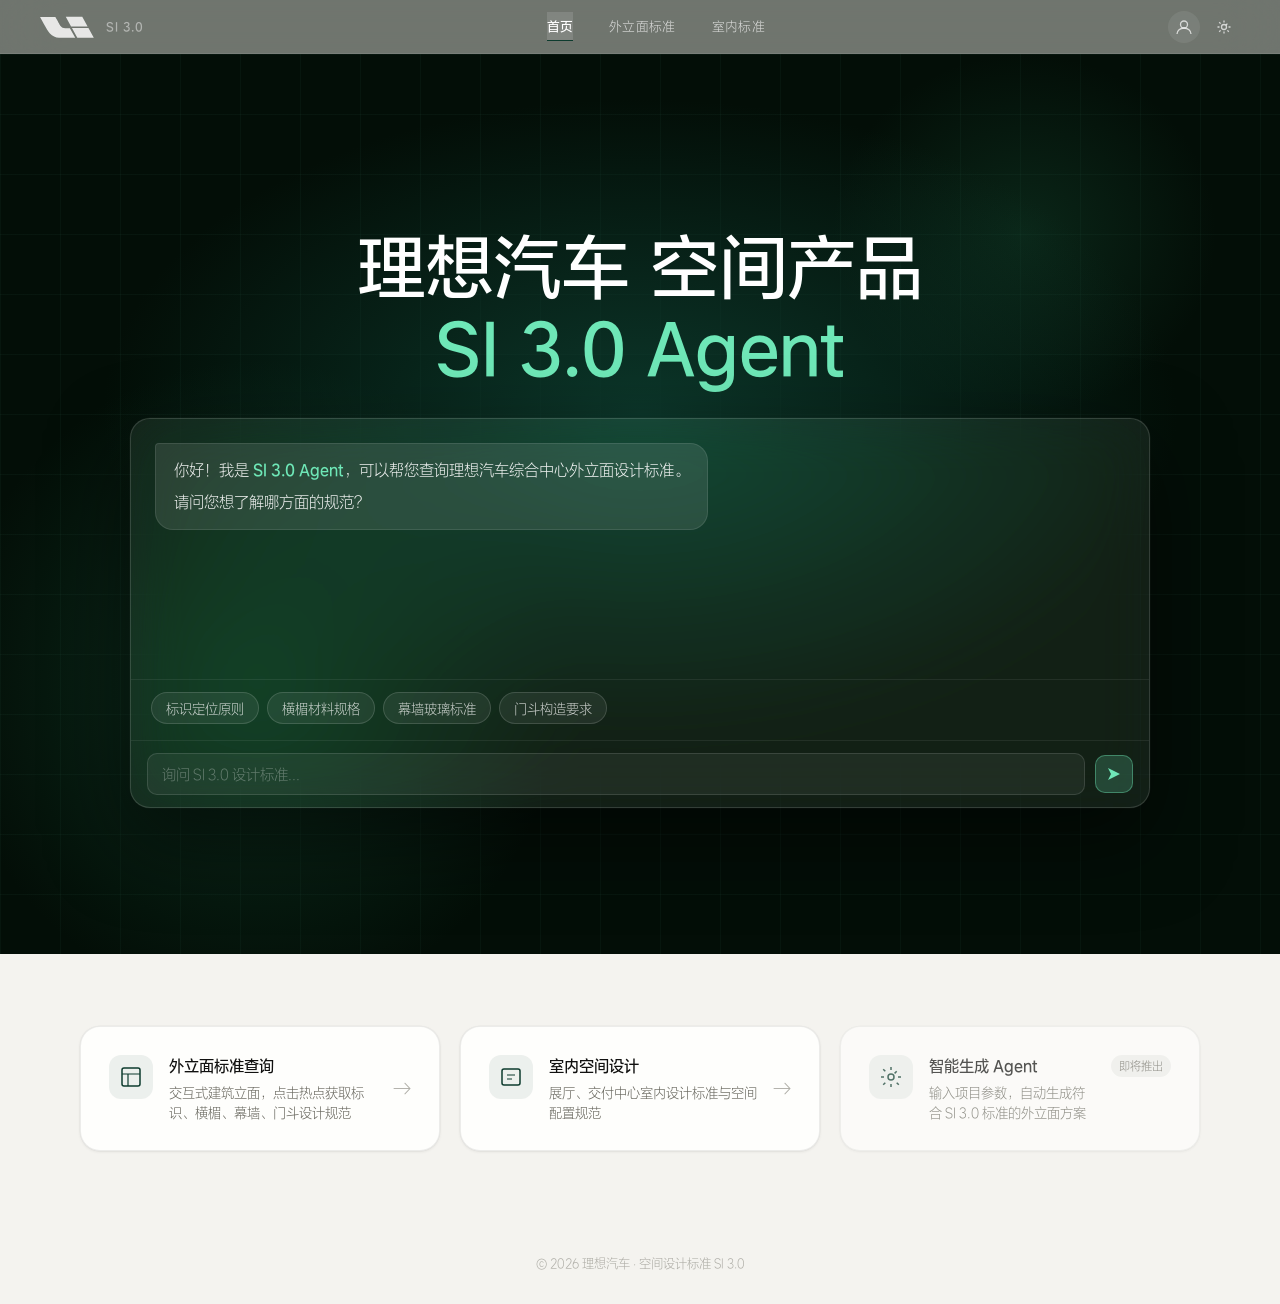
==== index.html @ c62c4a07 "0507-统一ui" ====
<!DOCTYPE html>
<html lang="zh-CN" translate="no">
<head>
  <meta charset="UTF-8">
  <meta name="viewport" content="width=device-width, initial-scale=1.0">
  <meta name="google" content="notranslate">
  <title>理想汽车 SI3.0 空间标准</title>
  <link rel="stylesheet" href="style.css?v=3">
  <link rel="stylesheet" href="interior.css?v=3">
</head>
<body>

  <!-- ═══ NAV ═══ -->
  <nav class="nav">
    <div class="nav-inner">
      <div class="nav-logo" id="navLogo" title="返回首页">
        <svg width="54" height="22" viewBox="0 0 49 20" fill="none" xmlns="http://www.w3.org/2000/svg">
          <path fill-rule="evenodd" clip-rule="evenodd" fill="#111110" d="M38.3666 0.736389L43.2286 9.57411H28.2074L23.3684 0.736389H38.3666ZM24.1257 11.0241C22.4057 11.0241 20.617 10.8629 19.5162 9.91939C18.5987 9.20598 18.0941 8.37744 17.5667 7.43397C17.452 7.24681 16.1277 4.82963 15.106 2.96474L15.1055 2.96381C14.4929 1.84564 13.9891 0.926227 13.9204 0.80549H0C0.500179 1.7225 1.00036 2.64336 1.5011 3.56527L1.50114 3.56535L1.50117 3.56539C2.72228 5.81354 3.94676 8.06789 5.1828 10.2876C6.69629 13.0494 8.14103 15.6273 10.7783 17.5144C12.0399 18.4577 13.3698 19.0794 14.9294 19.4707C16.4659 19.839 18.0254 19.8849 19.6076 19.8849H31.9917L27.1299 11.0241H24.1257ZM29.0105 11.0011L33.8725 19.8849H48.8707L43.9857 11.0011H29.0105Z"/>
        </svg>
        <span class="nav-brand">SI 3.0</span>
      </div>
      <div class="nav-links">
        <button class="nav-item active" data-section="home">首页</button>
        <button class="nav-item" data-section="facade">外立面标准</button>
        <button class="nav-item" data-section="interior">室内标准</button>
      </div>
      <div class="nav-actions">
        <div class="nav-avatar" title="用户">
          <svg width="18" height="18" viewBox="0 0 18 18" fill="none">
            <circle cx="9" cy="6.5" r="3.5" stroke="currentColor" stroke-width="1.3"/>
            <path d="M2 16c0-3.3 3.1-6 7-6s7 2.7 7 6" stroke="currentColor" stroke-width="1.3"/>
          </svg>
        </div>
        <button class="nav-settings-btn" title="设置">
          <svg width="16" height="16" viewBox="0 0 16 16" fill="none">
            <circle cx="8" cy="8" r="2.5" stroke="currentColor" stroke-width="1.3"/>
            <path d="M8 1.5v2M8 12.5v2M1.5 8h2M12.5 8h2M3.2 3.2l1.4 1.4M11.4 11.4l1.4 1.4M11.4 4.6l-1.4 1.4M4.6 11.4l-1.4 1.4" stroke="currentColor" stroke-width="1.3"/>
          </svg>
        </button>
      </div>
    </div>
  </nav>

  <!-- ═══ MEGA MENU ═══ -->
  <div class="mega-scrim" id="megaScrim"></div>
  <div class="mega-panel" id="megaPanel" style="display:none">

    <!-- 外立面标准 -->
    <div class="mega-content" data-for="facade">
      <div class="mega-inner">
        <div class="mega-section-label">外立面标准</div>
        <div class="mega-grid">
          <div class="mega-item" data-modal="biaoshi" style="--i:0">
            <div><div class="mega-label">标识定位原则</div><div class="mega-desc">品牌标识尺寸与定位规范</div></div>
          </div>
          <div class="mega-item" data-modal="dengguang" style="--i:1">
            <div><div class="mega-label">灯光设计标准</div><div class="mega-desc">夜间光环境与 LED 规范</div></div>
          </div>
          <div class="mega-item" data-modal="hengmei" style="--i:2">
            <div><div class="mega-label">横楣设计规范</div><div class="mega-desc">波浪板材料与安装标准</div></div>
          </div>
          <div class="mega-item" data-modal="muqiang" style="--i:3">
            <div><div class="mega-label">幕墙饰面标准</div><div class="mega-desc">玻璃幕墙与铝板规格</div></div>
          </div>
          <div class="mega-item" data-modal="mendou" style="--i:4">
            <div><div class="mega-label">门斗构造细则</div><div class="mega-desc">入口门斗尺寸与构造</div></div>
          </div>
        </div>
      </div>
    </div>

    <!-- 室内标准 -->
    <div class="mega-content" data-for="interior">
      <div class="mega-inner">
        <div class="mega-cascade-header">室内标准</div>
        <div class="mega-cascade">
          <div class="mega-l2-list">
            <div class="mega-l2-item active" data-l3="design" style="--i:0"><span class="mega-l2-label">室内设计原则</span></div>
            <div class="mega-l2-item" data-l3="space" style="--i:1"><span class="mega-l2-label">空间系统原则</span></div>
            <div class="mega-l2-item" data-l3="material" style="--i:2"><span class="mega-l2-label">材料与节点</span></div>
          </div>
          <div class="mega-l3-panel">
            <div class="mega-l3-content active" data-l3="design">
              <div class="mega-l3-grid">
                <div class="mega-l3-item" data-href="interior-overview.html#floor-plan" style="--i:0"><span class="mega-l3-label">设计总览</span></div>
                <div class="mega-l3-item" data-href="interior-overview.html#s-2" style="--i:1"><span class="mega-l3-label">零售中心</span></div>
                <div class="mega-l3-item" data-href="interior-overview.html#s-12" style="--i:2"><span class="mega-l3-label">交付中心</span></div>
                <div class="mega-l3-item" data-href="interior-overview.html#s-8" style="--i:3"><span class="mega-l3-label">服务中心</span></div>
                <div class="mega-l3-item" data-href="interior-overview.html" style="--i:4"><span class="mega-l3-label">公用部分</span></div>
                <div class="mega-l3-item" data-href="interior-overview.html" style="--i:5"><span class="mega-l3-label">辅助系统设备</span></div>
                <div class="mega-l3-item" data-href="interior-overview.html" style="--i:6"><span class="mega-l3-label">模块原则</span></div>
                <div class="mega-l3-item" data-href="interior-overview.html" style="--i:7"><span class="mega-l3-label">家具原则</span></div>
                <div class="mega-l3-item" data-href="interior-overview.html" style="--i:8"><span class="mega-l3-label">软装饰品</span></div>
                <div class="mega-l3-item" data-href="interior-overview.html" style="--i:9"><span class="mega-l3-label">软装绿植</span></div>
              </div>
            </div>
            <div class="mega-l3-content" data-l3="space">
              <div class="mega-l3-grid">
                <div class="mega-l3-item" data-href="interior-overview.html" style="--i:0"><span class="mega-l3-label">外立面照明</span></div>
                <div class="mega-l3-item" data-href="interior-overview.html" style="--i:1"><span class="mega-l3-label">停车区照明</span></div>
                <div class="mega-l3-item" data-href="interior-overview.html" style="--i:2"><span class="mega-l3-label">室内照明</span></div>
                <div class="mega-l3-item" data-href="interior-overview.html" style="--i:3"><span class="mega-l3-label">标识总览</span></div>
                <div class="mega-l3-item" data-href="interior-overview.html" style="--i:4"><span class="mega-l3-label">标识细则</span></div>
              </div>
            </div>
            <div class="mega-l3-content" data-l3="material">
              <div class="mega-l3-grid">
                <div class="mega-l3-item" data-href="interior-overview.html" style="--i:0"><span class="mega-l3-label">主材清单</span></div>
                <div class="mega-l3-item" data-href="interior-overview.html" style="--i:1"><span class="mega-l3-label">五金清单</span></div>
                <div class="mega-l3-item" data-href="interior-overview.html" style="--i:2"><span class="mega-l3-label">清单目录</span></div>
                <div class="mega-l3-item" data-href="interior-overview.html" style="--i:3"><span class="mega-l3-label">天花节点</span></div>
                <div class="mega-l3-item" data-href="interior-overview.html" style="--i:4"><span class="mega-l3-label">墙面节点</span></div>
                <div class="mega-l3-item" data-href="interior-overview.html" style="--i:5"><span class="mega-l3-label">地面节点</span></div>
                <div class="mega-l3-item" data-href="interior-overview.html" style="--i:6"><span class="mega-l3-label">外观节点</span></div>
                <div class="mega-l3-item" data-href="interior-overview.html" style="--i:7"><span class="mega-l3-label">儿童区节点</span></div>
                <div class="mega-l3-item" data-href="interior-overview.html" style="--i:8"><span class="mega-l3-label">楼梯节点</span></div>
                <div class="mega-l3-item" data-href="interior-overview.html" style="--i:9"><span class="mega-l3-label">门节点</span></div>
              </div>
            </div>
          </div>
        </div>
      </div>
    </div>

  </div>

  <!-- ═══ SECTION 0: 首页 ═══ -->
  <section class="section active" id="section-home">
    <div class="home-hero">
      <div class="home-hero-grid"></div>
      <div class="home-hero-radial"></div>
      <div class="home-hero-content">
        <h1 class="home-title">
          <span class="title-line">
            <span class="word-reveal" style="--d:0">理想汽车</span>
            <span class="word-reveal" style="--d:1">空间产品</span>
          </span>
          <span class="title-line">
            <span class="word-reveal accent-mint" style="--d:2" translate="no">SI</span>
            <span class="word-reveal accent-mint" style="--d:3">3.0</span>
            <span class="word-reveal accent-mint" style="--d:4" translate="no">Agent</span>
          </span>
        </h1>
        <div class="agent-card">
          <div class="agent-messages" id="agentMessages"></div>
          <div class="agent-chips" id="agentChips">
            <button class="chip" data-query="标识定位原则">标识定位原则</button>
            <button class="chip" data-query="横楣材料规格">横楣材料规格</button>
            <button class="chip" data-query="幕墙玻璃标准">幕墙玻璃标准</button>
            <button class="chip" data-query="门斗构造要求">门斗构造要求</button>
          </div>
          <div class="agent-input-row">
            <input class="agent-input" id="agentInput" type="text" placeholder="询问 SI 3.0 设计标准..." autocomplete="off">
            <button class="agent-send" id="agentSend">
              <svg width="16" height="16" viewBox="0 0 16 16" fill="none"><path d="M14 8L2 2l3 6-3 6 12-6z" fill="currentColor"/></svg>
            </button>
          </div>
        </div>
      </div>
    </div>
    <div class="home-features">
      <div class="feature-card" data-section="facade">
        <div class="fc-icon">
          <svg width="24" height="24" viewBox="0 0 24 24" fill="none"><rect x="3" y="3" width="18" height="18" rx="2" stroke="currentColor" stroke-width="1.5" fill="none"/><path d="M3 9h18M9 9v12" stroke="currentColor" stroke-width="1.2"/></svg>
        </div>
        <div class="fc-body">
          <div class="fc-title">外立面标准查询</div>
          <div class="fc-desc">交互式建筑立面，点击热点获取标识、横楣、幕墙、门斗设计规范</div>
        </div>
        <div class="fc-arrow">→</div>
      </div>
      <div class="feature-card" data-section="interior">
        <div class="fc-icon">
          <svg width="24" height="24" viewBox="0 0 24 24" fill="none"><rect x="3" y="4" width="18" height="16" rx="2" stroke="currentColor" stroke-width="1.5" fill="none"/><path d="M8 10h8M8 14h5" stroke="currentColor" stroke-width="1.2"/></svg>
        </div>
        <div class="fc-body">
          <div class="fc-title">室内空间设计</div>
          <div class="fc-desc">展厅、交付中心室内设计标准与空间配置规范</div>
        </div>
        <div class="fc-arrow">→</div>
      </div>
      <div class="feature-card fc-soon">
        <div class="fc-icon">
          <svg width="24" height="24" viewBox="0 0 24 24" fill="none"><circle cx="12" cy="12" r="3" stroke="currentColor" stroke-width="1.5" fill="none"/><path d="M12 2v3M12 19v3M2 12h3M19 12h3M4.2 4.2l2.1 2.1M17.7 17.7l2.1 2.1M17.7 6.3l-2.1 2.1M6.3 17.7l-2.1 2.1" stroke="currentColor" stroke-width="1.5"/></svg>
        </div>
        <div class="fc-body">
          <div class="fc-title">智能生成 <span translate="no">Agent</span></div>
          <div class="fc-desc">输入项目参数，自动生成符合 SI 3.0 标准的外立面方案</div>
        </div>
        <div class="fc-badge">即将推出</div>
      </div>
    </div>
    <footer class="home-footer">© 2026 理想汽车 · 空间设计标准 SI 3.0</footer>
  </section>

  <!-- ═══ SECTION 1: 外立面标准 ═══ -->
  <section class="section" id="section-facade">

    <!-- Hero -->
    <div class="hero-wrap">
      <div class="hero-container">
        <img src="assets/facade.jpg" alt="理想汽车综合中心外立面" class="facade-img" draggable="false">

        <!-- Click zones — recalibrated v3 from facade.jpg pixel analysis (4000×2000, building starts y=40%) -->
        <div class="hotspot-zones">
          <!-- 幕墙 z:3 — glass curtain wall: y 53%→78% -->
          <div class="hz" data-id="muqiang"    style="left:0;top:53%;width:100%;height:25%;z-index:3"></div>
          <!-- 横楣 z:4 — wave panel band: y 41%→51% -->
          <div class="hz" data-id="hengmei"   style="left:0;top:41%;width:100%;height:10%;z-index:4"></div>
          <!-- 灯光 top z:5 — top cornice LED strip: y 36%→41% -->
          <div class="hz" data-id="dengguang" style="left:0;top:36%;width:100%;height:5%;z-index:5"></div>
          <!-- 灯光 bottom z:5 — bottom cornice LED strip: y 51%→53.5% -->
          <div class="hz" data-id="dengguang" style="left:0;top:51%;width:100%;height:2.5%;z-index:5"></div>
          <!-- 标识 Logo z:6 — Li Auto logo center: x 44%→56%, y 41%→48% -->
          <div class="hz" data-id="biaoshi"   style="left:44%;top:41%;width:12%;height:7%;z-index:6"></div>
          <!-- 标识 名称牌 z:6 — 理想综合中心 sign: x 82%→95%, y 41%→51% -->
          <div class="hz" data-id="biaoshi"   style="left:82%;top:41%;width:13%;height:10%;z-index:6"></div>
          <!-- 门斗 z:7 — entrance vestibule: x 42%→58%, y 53%→69% -->
          <div class="hz" data-id="mendou"    style="left:42%;top:53%;width:16%;height:16%;z-index:7"></div>
          <!-- 标识 门斗发光字 z:8 — luminous sign above door: x 44%→56%, y 53%→57% -->
          <div class="hz" data-id="biaoshi"   style="left:44%;top:53%;width:12%;height:4%;z-index:8"></div>
        </div>

        <!-- Visual indicators: label → stem → dot (dot anchored at top:xx%) -->
        <div class="hotspot-indicators">
          <div class="hi" data-id="biaoshi"   style="left:48.5%;top:44%">
            <div class="hi-ring"></div>
            <div class="hi-dot"></div>
            <div class="hi-label">标识</div>
          </div>
          <div class="hi" data-id="dengguang" style="left:20%;top:39%">
            <div class="hi-ring"></div>
            <div class="hi-dot"></div>
            <div class="hi-label">灯光</div>
          </div>
          <div class="hi" data-id="hengmei"   style="left:7%;top:46%">
            <div class="hi-ring"></div>
            <div class="hi-dot"></div>
            <div class="hi-label">横楣</div>
          </div>
          <div class="hi" data-id="muqiang"   style="left:90%;top:65%">
            <div class="hi-ring"></div>
            <div class="hi-dot"></div>
            <div class="hi-label">幕墙</div>
          </div>
          <div class="hi" data-id="mendou"    style="left:48.5%;top:62%">
            <div class="hi-ring"></div>
            <div class="hi-dot"></div>
            <div class="hi-label">门斗</div>
          </div>
        </div>

        <!-- Guide button (replaced by nav mega menu) -->
        <div class="guide-wrap" id="guideWrap" style="display:none">
          <button class="guide-btn" id="guideBtn">
            <svg width="14" height="12" viewBox="0 0 14 12" fill="none"><rect y="0" width="14" height="1.5" rx="0.75" fill="currentColor"/><rect y="5" width="14" height="1.5" rx="0.75" fill="currentColor"/><rect y="10" width="14" height="1.5" rx="0.75" fill="currentColor"/></svg>
            指南
          </button>
          <div class="guide-dropdown hidden" id="guideDropdown">
            <div class="guide-item" data-id="biaoshi">
              <svg class="gd-icon" viewBox="0 0 16 16"><rect x="2" y="2" width="12" height="12" rx="2" stroke="currentColor" stroke-width="1.5" fill="none"/><path d="M5 8h6M8 5v6" stroke="currentColor" stroke-width="1.5"/></svg>
              标识定位原则
            </div>
            <div class="guide-item" data-id="dengguang">
              <svg class="gd-icon" viewBox="0 0 16 16"><circle cx="8" cy="8" r="3" stroke="currentColor" stroke-width="1.5" fill="none"/><path d="M8 2v1M8 13v1M2 8h1M13 8h1M3.5 3.5l.7.7M11.8 11.8l.7.7M11.8 4.2l-.7.7M4.2 11.8l-.7.7" stroke="currentColor" stroke-width="1.5"/></svg>
              灯光设计标准
            </div>
            <div class="guide-item" data-id="hengmei">
              <svg class="gd-icon" viewBox="0 0 16 16"><path d="M2 5c2-2 4 2 6 0s4-2 6 0M2 9c2-2 4 2 6 0s4-2 6 0" stroke="currentColor" stroke-width="1.5" fill="none"/></svg>
              横楣设计规范
            </div>
            <div class="guide-item" data-id="muqiang">
              <svg class="gd-icon" viewBox="0 0 16 16"><rect x="2" y="2" width="12" height="12" rx="1" stroke="currentColor" stroke-width="1.5" fill="none"/><path d="M2 8h12M8 2v12" stroke="currentColor" stroke-width="1"/></svg>
              幕墙饰面标准
            </div>
            <div class="guide-item" data-id="mendou">
              <svg class="gd-icon" viewBox="0 0 16 16"><path d="M4 14V6l4-4 4 4v8" stroke="currentColor" stroke-width="1.5" fill="none"/><rect x="6" y="9" width="4" height="5" stroke="currentColor" stroke-width="1.2" fill="none"/></svg>
              门斗构造细则
            </div>
          </div>
        </div>
      </div>

      <!-- Hero text -->
      <div class="hero-text">
        <h1 class="hero-title">交互式外立面标准</h1>
        <p class="hero-sub">点击建筑上的热点查看设计标准细节</p>
        <div class="scroll-hint">
          <svg width="16" height="20" viewBox="0 0 16 20" fill="none"><rect x="5.5" y="0.5" width="5" height="9" rx="2.5" stroke="#999" stroke-width="1"/><circle cx="8" cy="4" r="1.5" fill="#999"/><path d="M4 13l4 4 4-4" stroke="#999" stroke-width="1.2"/></svg>
          向下滑动查看设计总览
        </div>
      </div>
    </div>

    <!-- ─── Overview sections ─── -->
    <div class="overview-wrap">
      <h2 class="overview-heading">外观设计总览</h2>

      <!-- 设计理念 -->
      <div class="overview-row reveal">
        <div class="overview-left">
          <h3 class="overview-sub-title">设计理念</h3>
          <p class="overview-desc">临街展示面：科技感、通透性、统一性。</p>
        </div>
        <div class="overview-right">
          <div class="photo-grid">
            <div class="photo-cell"><img src="assets/overview/photo1.jpg" alt="横楣波浪板立面"></div>
            <div class="photo-cell"><img src="assets/overview/photo2.jpg" alt="幕墙通透立面"></div>
            <div class="photo-cell"><img src="assets/overview/photo3.jpg" alt="铝板幕墙立面"></div>
          </div>
        </div>
      </div>

      <!-- 构成元素 -->
      <div class="overview-row reveal">
        <div class="overview-left">
          <h3 class="overview-sub-title">构成元素</h3>
          <ul class="overview-list">
            <li>外立面由标识、横楣、幕墙三大元素构成；</li>
            <li>一般情况下三种元素都为必选，其中墙体材质需结合预算选用铝塑板或铝单板。</li>
          </ul>
        </div>
        <div class="overview-right">
          <div class="material-grid">

            <!-- ── 标识 ── -->
            <div class="material-col">
              <div class="mcol-head">标识</div>
              <div class="mcard required">
                <div class="mswatch"><img src="assets/overview/biaoshi-swatch-1.jpg" alt="一级标识"></div>
                <div class="mname">一级标识</div>
                <div class="mspec">颜色：LED灯（正发光）<br>材料：5mm 乳白色亚克力<br>色温：6500K</div>
              </div>
              <div class="mcard required">
                <div class="mswatch"><img src="assets/overview/biaoshi-swatch-2.jpg" alt="二级标识"></div>
                <div class="mname">二级标识</div>
                <div class="mspec">颜色：LED灯（正发光）<br>材料：5mm 乳白色亚克力<br>色温：6500K</div>
              </div>
              <div class="mcard optional">
                <div class="mswatch"><img src="assets/overview/biaoshi-swatch-3.jpg" alt="三级标识"></div>
                <div class="mname">三级标识</div>
                <div class="mspec">颜色：LED灯（正发光）<br>材料：5mm 乳白色亚克力<br>色温：6500K</div>
              </div>
            </div>

            <!-- ── 门楣 ── -->
            <div class="material-col">
              <div class="mcol-head">门楣</div>
              <div class="mcard required">
                <div class="mswatch"><img src="assets/overview/hengmei-swatch-1.jpg" alt="波浪板"></div>
                <div class="mname">波浪板</div>
                <div class="mspec">规格：直径70mm<br>颜色：鼠灰-JX816<br>吉祥铝塑板色卡</div>
              </div>
              <div class="mcard required">
                <div class="mswatch"><img src="assets/overview/hengmei-swatch-2.jpg" alt="铝塑板/铝单板"></div>
                <div class="mname">铝塑板 / 铝单板</div>
                <div class="mspec">颜色：珠珠灰-JX815<br>（吉祥铝塑板色卡）</div>
              </div>
              <div class="mcard required">
                <div class="mswatch"><img src="assets/overview/hengmei-swatch-3.jpg" alt="洗墙灯"></div>
                <div class="mname">洗墙灯</div>
                <div class="mspec">材料：LED 线条灯（待定）<br>色温：5500K</div>
              </div>
            </div>

            <!-- ── 幕墙 ── -->
            <div class="material-col">
              <div class="mcol-head">幕墙</div>
              <div class="mcard required">
                <div class="mswatch"><img src="assets/overview/muqiang-swatch-1.jpg" alt="铝塑板/铝单板"></div>
                <div class="mname">铝塑板 / 铝单板</div>
                <div class="mspec">颜色：珠珠灰-JX815<br>（吉祥铝塑板色卡）</div>
              </div>
              <div class="mcard required">
                <div class="mswatch"><img src="assets/overview/muqiang-swatch-2.jpg" alt="透明玻璃"></div>
                <div class="mname">透明玻璃</div>
                <div class="mspec">材料：双层钢化玻璃（夹胶或中空）<br>颜色：超白 / 普白<br>透光率75%以上</div>
              </div>
            </div>

          </div><!-- /material-grid -->

          <div class="mat-legend">
            <span class="leg-req">● 必选</span>
            <span class="leg-opt">○ 方案决定</span>
          </div>
        </div>
      </div>

    </div>
  </section>

  <!-- ═══ SECTION 2: 室内标准 ═══ -->
  <section class="section" id="section-interior">

    <!-- ① 虚拟漫游 Hero -->
    <div class="int-hero" id="int-heroSection">
      <div class="int-hero-pan-wrap" id="int-heroPanWrap">
        <img class="int-hero-img" id="int-heroImg" src="assets/interior/展厅全景图.webp" alt="理想汽车门店全景效果图">
        <!-- hotspots injected by JS -->
      </div>
      <div class="int-hero-scene-overlay" id="int-heroSceneOverlay"></div>
      <div class="int-hero-pan-hint" id="int-heroPanHint">
        <span class="int-hero-pan-text">移动探索空间</span>
        <div class="int-hero-pan-arrows">&#8592;&nbsp;&nbsp;&nbsp;&#8594;</div>
      </div>
      <div class="int-hero-bottom">
        <h2 class="int-hero-bottom-title">交互式室内标准</h2>
        <p class="int-hero-bottom-sub">向下滑动查看设计总览</p>
      </div>
    </div>

    <!-- ② 设计原则介绍 -->
    <section class="int-philosophy">
      <div class="container">
        <span class="int-eyebrow fade-up">理想汽车 SI3.0</span>
        <h2 class="int-display-title fade-up" data-delay="1">室内设计原则</h2>
      </div>
    </section>

    <!-- ③ 三大版块卡片 -->
    <section class="int-zones-section">
      <div class="container">
        <div class="int-zones-grid">
          <div class="int-zone-card fade-up" data-delay="1" onclick="location.href='interior-overview.html'">
            <div class="int-zone-bar" style="background:#004724"></div>
            <div class="int-zone-name">室内设计原则</div>
            <div class="int-zone-desc">从设计总览到模块与软装原则，涵盖各功能分区的室内设计完整体系。</div>
            <div class="int-zone-link">点击查看具体信息</div>
            <div class="int-zone-ghost">01</div>
          </div>
          <div class="int-zone-card fade-up" data-delay="2">
            <div class="int-zone-bar" style="background:#004724"></div>
            <div class="int-zone-name">空间系统原则</div>
            <div class="int-zone-desc">照明系统与标识系统规范，构建理想门店完整的空间体验框架。</div>
            <div class="int-zone-link" style="color:#ddd">即将推出</div>
            <div class="int-zone-ghost">02</div>
          </div>
          <div class="int-zone-card fade-up" data-delay="3">
            <div class="int-zone-bar" style="background:#004724"></div>
            <div class="int-zone-name">材料与节点</div>
            <div class="int-zone-desc">主材、五金清单及各类节点详图，为施工落地提供精准的材料与工艺依据。</div>
            <div class="int-zone-link" style="color:#ddd">即将推出</div>
            <div class="int-zone-ghost">03</div>
          </div>
        </div>
      </div>
    </section>

    <!-- detail content lives in interior-overview.html -->

  </section>

  <!-- ═══ MODAL ═══ -->
  <div class="modal-overlay hidden" id="modalOverlay">
    <div class="modal-card" id="modalCard">
      <button class="modal-close" id="modalClose">×</button>
      <h2 class="modal-title" id="modalTitle"></h2>
      <div class="modal-divider"></div>
      <div class="modal-body" id="modalBody"></div>
    </div>
  </div>


  <script src="data.js"></script>
  <script src="main.js"></script>
</body>
</html>
---- style.css ----
/* ═══════════════════════════════════════
   LICIUM FONT — 理想品牌字体 2022
═══════════════════════════════════════ */
@font-face {
  font-family: 'Licium';
  src: url('assets/fonts/LiciumFont2022-Light.otf') format('opentype');
  font-weight: 300;
  font-style: normal;
  font-display: swap;
}
@font-face {
  font-family: 'Licium';
  src: url('assets/fonts/LiciumFont2022-Normal.otf') format('opentype');
  font-weight: 400;
  font-style: normal;
  font-display: swap;
}
@font-face {
  font-family: 'Licium';
  src: url('assets/fonts/LiciumFont2022-Regular.otf') format('opentype');
  font-weight: 450;
  font-style: normal;
  font-display: swap;
}
@font-face {
  font-family: 'Licium';
  src: url('assets/fonts/LiciumFont2022-Medium.otf') format('opentype');
  font-weight: 500;
  font-style: normal;
  font-display: swap;
}
@font-face {
  font-family: 'Licium';
  src: url('assets/fonts/LiciumFont2022-Bold.otf') format('opentype');
  font-weight: 700;
  font-style: normal;
  font-display: swap;
}

/* ═══════════════════════════════════════
   DESIGN TOKENS
═══════════════════════════════════════ */
:root {
  /* Brand */
  --brand:        #0D3B2E;
  --brand-mid:    #1B5E40;
  --accent:       #C8541A;
  --accent-hover: #A84315;

  /* Surfaces */
  --bg:           #F4F3EF;
  --bg-raised:    #FEFEFC;
  --white:        #FFFFFF;

  /* Text */
  --text:         #111110;
  --text-sub:     #6A6960;
  --text-xs:      #AEADA6;

  /* Borders */
  --border:       rgba(0, 0, 0, 0.07);
  --border-mid:   rgba(0, 0, 0, 0.11);

  /* Elevation */
  --sh-xs:    0 1px 3px rgba(0,0,0,0.07), 0 0 0 0.5px rgba(0,0,0,0.04);
  --sh-sm:    0 2px 10px rgba(0,0,0,0.08), 0 0 0 0.5px rgba(0,0,0,0.05);
  --sh-md:    0 8px 30px rgba(0,0,0,0.09), 0 2px 8px rgba(0,0,0,0.06);
  --sh-lg:    0 20px 60px rgba(0,0,0,0.13), 0 4px 20px rgba(0,0,0,0.07);
  --sh-xl:    0 40px 100px rgba(0,0,0,0.20), 0 8px 30px rgba(0,0,0,0.10);
  --sh-modal: 0 40px 100px rgba(0,0,0,0.22), 0 0 0 0.5px rgba(0,0,0,0.06);

  /* Layout */
  --nav-h:  54px;
  --r:      20px;
  --r-sm:   12px;
  --r-xs:   8px;
  --max-w:  1440px;

  /* Animation */
  --ease:     cubic-bezier(0.25, 0.46, 0.45, 0.94);
  --ease-o:   cubic-bezier(0.0, 0.0, 0.2, 1.0);
  --spring:   cubic-bezier(0.34, 1.4, 0.64, 1);
  --spring-g: cubic-bezier(0.34, 1.15, 0.64, 1);

  /* Typography */
  --font-serif: 'Licium', "PingFang SC", "Hiragino Sans GB", "Microsoft YaHei", sans-serif;
  --font:       'Licium', "PingFang SC", "Hiragino Sans GB", "Microsoft YaHei", -apple-system, sans-serif;
  --font-mono:  'Licium', "SF Mono", "Fira Code", monospace;

  /* Legacy aliases (backward compat) */
  --green:       var(--brand-mid);
  --green-hover: var(--brand);
  --orange:      var(--accent);
}

/* ═══════════════════════════════════════
   BASE
═══════════════════════════════════════ */
*, *::before, *::after { box-sizing: border-box; margin: 0; padding: 0; }
html { scroll-behavior: smooth; }
body {
  font-family: var(--font);
  background: var(--bg);
  color: var(--text);
  min-height: 100vh;
  -webkit-font-smoothing: antialiased;
  -moz-osx-font-smoothing: grayscale;
  overflow-x: hidden;
}
img { display: block; width: 100%; height: 100%; object-fit: cover; }
ul { list-style: none; }
button { cursor: pointer; border: none; background: none; font-family: var(--font); }

/* ═══════════════════════════════════════
   KEYFRAMES
═══════════════════════════════════════ */
@keyframes fadeUp {
  from { opacity: 0; transform: translateY(20px); }
  to   { opacity: 1; transform: translateY(0); }
}
@keyframes fadeIn {
  from { opacity: 0; }
  to   { opacity: 1; }
}
@keyframes slideDown {
  from { opacity: 0; transform: translateY(-14px); }
  to   { opacity: 1; transform: translateY(0); }
}
@keyframes sectionIn {
  from { opacity: 0; transform: translateY(12px); }
  to   { opacity: 1; transform: translateY(0); }
}
@keyframes guideOpen {
  from { opacity: 0; transform: scale(0.92) translateY(-6px); }
  to   { opacity: 1; transform: scale(1) translateY(0); }
}
@keyframes overlayIn {
  from { opacity: 0; }
  to   { opacity: 1; }
}
@keyframes modalIn {
  from { opacity: 0; transform: scale(0.93) translateY(18px); }
  to   { opacity: 1; transform: scale(1) translateY(0); }
}
@keyframes dotPulse {
  0%, 100% { box-shadow: 0 0 0 4px rgba(255,255,255,0.15), 0 2px 10px rgba(0,0,0,0.28); }
  50%       { box-shadow: 0 0 0 11px rgba(255,255,255,0.06), 0 2px 10px rgba(0,0,0,0.28); }
}
@keyframes scrollBounce {
  0%, 100% { transform: translateY(0); }
  50%       { transform: translateY(5px); }
}

/* ═══════════════════════════════════════
   NAV
═══════════════════════════════════════ */
.nav {
  position: fixed;
  top: 0; left: 0; right: 0;
  height: var(--nav-h);
  background: rgba(244, 243, 239, 0.88);
  backdrop-filter: saturate(200%) blur(24px);
  -webkit-backdrop-filter: saturate(200%) blur(24px);
  border-bottom: 0.5px solid rgba(0,0,0,0.09);
  z-index: 1000;
  animation: slideDown 0.5s var(--ease) both;
}
.nav-inner {
  max-width: var(--max-w);
  margin: 0 auto;
  height: 100%;
  padding: 0 40px;
  display: flex;
  align-items: center;
  justify-content: space-between;
}
.nav-logo {
  cursor: pointer;
  display: flex;
  align-items: center;
  gap: 10px;
  opacity: 0.9;
  transition: opacity 0.22s;
}
.nav-logo:hover { opacity: 1; }
.nav-logo svg { flex-shrink: 0; }
.nav-brand {
  font-size: 11.5px;
  font-weight: 500;
  letter-spacing: 0.08em;
  color: var(--text);
  opacity: 0.55;
  padding-left: 2px;
  font-family: var(--font-mono);
}

.nav-links { display: flex; align-items: center; gap: 36px; }

.nav-item {
  font-size: 12.5px;
  font-weight: 400;
  letter-spacing: 0.025em;
  color: var(--text-sub);
  padding: 6px 0;
  position: relative;
  transition: color 0.22s var(--ease);
}
.nav-item::after {
  content: '';
  position: absolute;
  bottom: 0; left: 0; right: 0;
  height: 1px;
  background: var(--brand);
  transform: scaleX(0);
  transform-origin: left;
  transition: transform 0.3s var(--ease);
}
.nav-item.active { color: var(--brand); font-weight: 500; }
.nav-item.active::after { transform: scaleX(1); }
.nav-item:hover:not(.active) { color: var(--text); }

/* ═══════════════════════════════════════
   SECTIONS
═══════════════════════════════════════ */
.section {
  display: none;
  padding-top: var(--nav-h);
  min-height: 100vh;
}
.section.active {
  display: block;
  animation: sectionIn 0.5s var(--ease) both;
}

/* ═══════════════════════════════════════
   HERO
═══════════════════════════════════════ */
.hero-wrap {
  padding: 0;
  animation: fadeUp 0.7s var(--ease) 0.1s both;
}

.hero-container {
  position: relative;
  width: 100%;
  height: calc(100vh - var(--nav-h));
  overflow: hidden;
  background: #0a0a0a;
  user-select: none;
}

.facade-img {
  width: 100%; height: 100%;
  object-fit: cover;
  object-position: center;
  display: block;
  pointer-events: none;
}

/* ─── Hotspot Zones ─── */
.hotspot-zones { position: absolute; inset: 0; }

.hz {
  position: absolute;
  cursor: pointer;
  transition: background 0.22s var(--ease);
}
.hz:hover { background: rgba(255,255,255,0.065); }

/* ─── Hotspot Indicators ─── */
.hotspot-indicators {
  position: absolute;
  inset: 0;
  pointer-events: none;
}

.hi {
  position: absolute;
  transform: translate(-50%, -50%);
  pointer-events: none;
  animation: fadeIn 0.6s var(--ease) both;
}
.hi:nth-child(1) { animation-delay: 0.55s; }
.hi:nth-child(2) { animation-delay: 0.70s; }
.hi:nth-child(3) { animation-delay: 0.85s; }
.hi:nth-child(4) { animation-delay: 1.00s; }
.hi:nth-child(5) { animation-delay: 1.15s; }

.hi-ring {
  position: absolute;
  top: 50%; left: 50%;
  width: 44px; height: 44px;
  border-radius: 50%;
  border: 1.5px solid rgba(255,255,255,.9);
  transform: translate(-50%,-50%);
  animation: intHsPulse 2s ease-out infinite;
}

.hi-dot {
  position: absolute;
  top: 50%; left: 50%;
  width: 10px; height: 10px;
  border-radius: 50%;
  background: #fff;
  transform: translate(-50%,-50%);
  box-shadow: 0 0 0 2px rgba(0,0,0,.15), 0 2px 8px rgba(0,0,0,.3);
}

.hi-stem { display: none; }

.hi-label {
  position: absolute;
  top: calc(50% + 24px);
  left: 50%;
  transform: translateX(-50%);
  font-size: 11px;
  font-weight: 500;
  color: #fff;
  white-space: nowrap;
  background: rgba(0,0,0,.45);
  padding: 3px 9px;
  border-radius: 20px;
  letter-spacing: .05em;
  backdrop-filter: blur(4px);
}

/* Hover state — synced by JS .is-hovered */
.hi.is-hovered .hi-ring {
  border-color: #fff;
  background: rgba(255,255,255,.12);
}
.hi.is-hovered .hi-label {
  background: rgba(255,255,255,.9);
  color: #111;
}

/* ─── Guide Button ─── */
.guide-wrap {
  position: absolute;
  top: 16px; right: 16px;
  z-index: 20;
}

.guide-btn {
  display: flex;
  align-items: center;
  gap: 8px;
  background: rgba(255, 255, 255, 0.90);
  backdrop-filter: blur(16px) saturate(200%);
  -webkit-backdrop-filter: blur(16px) saturate(200%);
  border: 0.5px solid rgba(0, 0, 0, 0.10);
  border-radius: var(--r-sm);
  padding: 9px 16px;
  font-size: 12px;
  font-weight: 500;
  color: var(--text);
  letter-spacing: 0.04em;
  box-shadow: var(--sh-sm);
  transition: all 0.22s var(--ease);
}
.guide-btn:hover {
  background: var(--white);
  box-shadow: var(--sh-md);
  transform: translateY(-1px);
}
.guide-btn:active { transform: translateY(0); box-shadow: var(--sh-xs); }

.guide-dropdown {
  position: absolute;
  top: calc(100% + 10px);
  right: 0;
  background: rgba(255, 255, 255, 0.97);
  backdrop-filter: blur(24px) saturate(200%);
  -webkit-backdrop-filter: blur(24px) saturate(200%);
  border-radius: 14px;
  box-shadow: var(--sh-lg), 0 0 0 0.5px rgba(0,0,0,0.07);
  overflow: hidden;
  min-width: 200px;
  transform-origin: top right;
  animation: guideOpen 0.24s var(--spring-g) both;
}

.guide-item {
  display: flex;
  align-items: center;
  gap: 11px;
  padding: 12px 18px;
  font-size: 12.5px;
  color: var(--text);
  letter-spacing: 0.02em;
  cursor: pointer;
  transition: background 0.15s, padding-left 0.2s var(--ease);
}
.guide-item:hover { background: rgba(0,0,0,0.035); padding-left: 22px; }
.guide-item + .guide-item { border-top: 0.5px solid rgba(0,0,0,0.055); }

.gd-icon { width: 15px; height: 15px; flex-shrink: 0; color: var(--text-sub); }

/* ─── Hero Text ─── */
.hero-text {
  text-align: center;
  padding: 32px 40px 14px;
  animation: fadeUp 0.7s var(--ease) 0.3s both;
}
.hero-title {
  font-family: var(--font-serif);
  font-size: 28px;
  font-weight: 600;
  color: var(--text);
  letter-spacing: -0.01em;
  margin-bottom: 10px;
}
.hero-sub {
  font-size: 13px;
  color: var(--text-sub);
  letter-spacing: 0.01em;
  margin-bottom: 22px;
}
.scroll-hint {
  display: inline-flex;
  align-items: center;
  gap: 7px;
  font-size: 11px;
  color: var(--text-xs);
  letter-spacing: 0.07em;
  animation: scrollBounce 2.2s ease-in-out infinite 1.2s;
}

/* ═══════════════════════════════════════
   OVERVIEW
═══════════════════════════════════════ */
.overview-wrap {
  max-width: var(--max-w);
  margin: 0 auto;
  padding: 20px 40px 120px;
}
.overview-heading {
  font-family: var(--font-serif);
  font-size: 24px;
  font-weight: 600;
  letter-spacing: -0.01em;
  margin-bottom: 0;
  color: var(--text);
}

.overview-row {
  display: grid;
  grid-template-columns: 240px 1fr;
  gap: 60px;
  align-items: start;
  padding: 56px 0;
  border-top: 0.5px solid var(--border-mid);
  opacity: 0;
  transform: translateY(28px);
  transition: opacity 0.7s var(--ease), transform 0.7s var(--ease);
}
.overview-row.visible { opacity: 1; transform: translateY(0); }
.overview-row:first-of-type { border-top-color: transparent; }

.overview-left { padding-top: 3px; }
.overview-sub-title {
  font-size: 17px;
  font-weight: 600;
  color: var(--text);
  margin-bottom: 14px;
  letter-spacing: -0.01em;
}
.overview-desc {
  font-size: 13px;
  color: var(--text-sub);
  line-height: 1.85;
}
.overview-list {
  font-size: 13px;
  color: var(--text-sub);
  line-height: 1.9;
}
.overview-list li + li { margin-top: 8px; }
.overview-list li::before { content: '• '; color: var(--brand-mid); }

/* Photo grid */
.photo-grid {
  display: grid;
  grid-template-columns: repeat(3, 1fr);
  gap: 7px;
  border-radius: var(--r);
  overflow: hidden;
}
.photo-cell {
  aspect-ratio: 3/4;
  overflow: hidden;
  background: #c4c2be;
  border-radius: 5px;
  transition: transform 0.45s var(--ease);
}
.photo-cell:hover { transform: scale(1.025); }
.photo-cell img { transition: transform 0.55s var(--ease); }
.photo-cell:hover img { transform: scale(1.06); }

/* Material grid */
.material-grid {
  display: grid;
  grid-template-columns: repeat(3, 1fr);
  gap: 22px;
  align-items: start;
}
.material-col { display: flex; flex-direction: column; }
.mcol-head {
  font-size: 10.5px;
  font-weight: 500;
  color: var(--text-xs);
  letter-spacing: 0.09em;
  text-transform: uppercase;
  text-align: center;
  padding-bottom: 11px;
  border-bottom: 0.5px solid var(--border-mid);
  margin-bottom: 11px;
}
.mcard {
  background: var(--bg-raised);
  border-radius: var(--r-sm);
  overflow: hidden;
  margin-bottom: 9px;
  border: 0.5px solid var(--border);
  position: relative;
  transition: transform 0.3s var(--ease), box-shadow 0.3s var(--ease);
  box-shadow: var(--sh-xs);
}
.mcard:hover {
  transform: translateY(-3px);
  box-shadow: var(--sh-md);
}
.mcard::after {
  content: '';
  position: absolute;
  top: 9px; right: 9px;
  width: 7px; height: 7px;
  border-radius: 50%;
}
.mcard.required::after { background: var(--brand); }
.mcard.optional::after { background: transparent; border: 1.5px solid var(--text-xs); }
.mswatch { width: 100%; aspect-ratio: 3/2; overflow: hidden; }
.mswatch img { width: 100%; height: 100%; object-fit: cover; }
.mname { font-size: 11.5px; font-weight: 500; color: var(--text); padding: 9px 11px 3px; }
.mspec { font-size: 10.5px; color: var(--text-sub); padding: 0 11px 11px; line-height: 1.7; }
.mat-legend { display: flex; gap: 20px; margin-top: 16px; font-size: 11px; }
.leg-req { color: var(--text-sub); }
.leg-opt { color: var(--text-xs); }

/* ═══════════════════════════════════════
   MODAL
═══════════════════════════════════════ */
.modal-overlay {
  position: fixed;
  inset: 0;
  background: rgba(0, 0, 0, 0.52);
  backdrop-filter: blur(6px) saturate(160%);
  -webkit-backdrop-filter: blur(6px) saturate(160%);
  z-index: 2000;
  display: flex;
  align-items: center;
  justify-content: center;
  padding: 12px;
  animation: overlayIn 0.28s ease both;
}
.modal-overlay.hidden { display: none; }

.modal-card {
  background: var(--bg-raised);
  border-radius: 22px;
  width: 95vw;
  max-width: 1400px;
  max-height: 96vh;
  overflow: hidden;
  display: flex;
  flex-direction: column;
  position: relative;
  box-shadow: var(--sh-modal);
  animation: modalIn 0.32s var(--spring-g) both;
  border: 0.5px solid var(--border);
}

.modal-close {
  position: absolute;
  top: 18px; right: 18px;
  width: 32px; height: 32px;
  border-radius: 50%;
  background: rgba(0,0,0,.08);
  color: #555;
  font-size: 17px;
  font-weight: 300;
  display: flex;
  align-items: center;
  justify-content: center;
  z-index: 10;
  transition: background 0.2s, transform 0.28s var(--spring-g);
  line-height: 1;
}
.modal-close:hover { background: rgba(0,0,0,.16); transform: scale(1.12) rotate(90deg); }

.modal-title {
  font-family: var(--font-serif);
  font-size: 20px;
  font-weight: 600;
  padding: 28px 56px 16px 32px;
  flex-shrink: 0;
  letter-spacing: -0.01em;
  color: var(--text);
}
.modal-divider { height: 0.5px; background: var(--border-mid); margin: 0 32px; flex-shrink: 0; }
.modal-body {
  overflow-y: auto;
  padding: 16px 20px 24px;
  flex: 1;
  scroll-behavior: smooth;
}
.modal-body::-webkit-scrollbar { width: 4px; }
.modal-body::-webkit-scrollbar-track { background: transparent; }
.modal-body::-webkit-scrollbar-thumb { background: rgba(0,0,0,0.12); border-radius: 2px; }

/* Modal content blocks */
.mb-text {
  font-size: 13.5px;
  color: var(--text);
  line-height: 1.9;
  margin-bottom: 20px;
  white-space: pre-wrap;
}
.mb-image {
  margin: 10px 0;
  border-radius: var(--r-sm);
  overflow: hidden;
  background: #EEEDE9;
  box-shadow: var(--sh-xs);
}
.mb-image img { width: 100%; height: auto; object-fit: contain; }
.mb-caption {
  font-size: 11px;
  color: var(--text-xs);
  text-align: center;
  padding: 8px 0 4px;
  letter-spacing: 0.02em;
}
.mb-placeholder {
  padding: 44px 24px;
  text-align: center;
  background: #F0EFE9;
  border-radius: var(--r-sm);
  margin: 18px 0;
  color: var(--text-sub);
  font-size: 12px;
  border: 1px dashed rgba(0,0,0,0.12);
}
.mb-placeholder strong { display: block; margin-bottom: 7px; color: var(--text); font-size: 13px; }
.mb-table {
  width: 100%;
  border-collapse: collapse;
  font-size: 13px;
  margin: 20px 0;
  border-radius: var(--r-sm);
  overflow: hidden;
  box-shadow: var(--sh-xs);
}
.mb-table th {
  background: var(--brand);
  color: var(--white);
  padding: 12px 18px;
  text-align: left;
  font-weight: 500;
  font-size: 12px;
  letter-spacing: 0.04em;
}
.mb-table td {
  padding: 11px 18px;
  border-bottom: 0.5px solid rgba(0,0,0,0.055);
  color: var(--text);
}
.mb-table tr:last-child td { border-bottom: none; }
.mb-table tr:nth-child(even) td { background: rgba(0,0,0,0.018); }

/* ═══════════════════════════════════════
   COMING SOON
═══════════════════════════════════════ */
.coming-soon {
  display: flex;
  flex-direction: column;
  align-items: center;
  justify-content: center;
  height: calc(100vh - var(--nav-h));
  gap: 12px;
}
.coming-soon p {
  font-family: var(--font-serif);
  font-size: 22px;
  font-weight: 600;
  color: var(--text);
}
.coming-soon span {
  font-size: 11.5px;
  color: var(--text-xs);
  letter-spacing: 0.08em;
  text-transform: uppercase;
}

/* ═══════════════════════════════════════
   UTILITIES
═══════════════════════════════════════ */
.hidden { display: none !important; }

/* ═══════════════════════════════════════
   NAV DARK (home hero overlay)
═══════════════════════════════════════ */
.nav.nav-dark {
  background: rgba(3, 14, 7, 0.55);
  backdrop-filter: saturate(180%) blur(28px);
  -webkit-backdrop-filter: saturate(180%) blur(28px);
  border-bottom: 0.5px solid rgba(255,255,255,0.08);
}
.nav.nav-dark .nav-brand { color: rgba(255,255,255,0.92); }
.nav.nav-dark .nav-logo svg path { fill: rgba(255,255,255,0.92); }
.nav.nav-dark .nav-item { color: rgba(255,255,255,0.72); }
.nav.nav-dark .nav-item:hover { color: rgba(255,255,255,1); background: rgba(255,255,255,0.08); }
.nav.nav-dark .nav-item.active { color: rgba(255,255,255,1); background: rgba(255,255,255,0.12); }
.nav.nav-dark .nav-avatar { background: rgba(255,255,255,0.08); color: rgba(255,255,255,0.7); }
.nav.nav-dark .nav-avatar:hover { background: rgba(255,255,255,0.14); }
.nav.nav-dark .nav-settings-btn { color: rgba(255,255,255,0.7); }
.nav.nav-dark .nav-settings-btn:hover { background: rgba(255,255,255,0.08); color: rgba(255,255,255,0.92); }

/* ═══════════════════════════════════════
   NAV ACTIONS
═══════════════════════════════════════ */
.nav-actions {
  display: flex;
  align-items: center;
  gap: 8px;
}
.nav-avatar {
  width: 32px;
  height: 32px;
  border-radius: 50%;
  background: rgba(13,59,46,0.08);
  color: var(--text-sub);
  display: flex;
  align-items: center;
  justify-content: center;
  cursor: pointer;
  transition: background 0.18s;
}
.nav-avatar:hover { background: rgba(13,59,46,0.14); }
.nav-settings-btn {
  width: 32px;
  height: 32px;
  border-radius: 8px;
  background: transparent;
  color: var(--text-sub);
  display: flex;
  align-items: center;
  justify-content: center;
  transition: all 0.18s;
}
.nav-settings-btn:hover { background: rgba(0,0,0,0.05); color: var(--text); }

/* ═══════════════════════════════════════
   MEGA MENU
═══════════════════════════════════════ */
.mega-scrim {
  position: fixed;
  top: var(--nav-h);
  left: 0; right: 0; bottom: 0;
  background: rgba(0,0,0,.22);
  backdrop-filter: blur(8px);
  -webkit-backdrop-filter: blur(8px);
  opacity: 0;
  pointer-events: none;
  transition: opacity .25s ease;
  z-index: 997;
}
.mega-scrim.show { opacity: 1; pointer-events: auto; }

.mega-panel {
  position: fixed;
  top: var(--nav-h);
  left: 0; right: 0;
  z-index: 999;
  background: rgba(252,252,252,.97);
  backdrop-filter: saturate(180%) blur(28px);
  -webkit-backdrop-filter: saturate(180%) blur(28px);
  border-bottom: 1px solid rgba(0,0,0,.08);
  border-radius: 0 0 14px 14px;
  box-shadow: 0 8px 36px rgba(0,0,0,.08);
  pointer-events: none;
  opacity: 0;
  transform: translateY(-6px);
  transition: opacity .22s ease, transform .22s ease;
}
.mega-panel.open { opacity: 1; transform: translateY(0); pointer-events: auto; }
.mega-content { display: none; padding: 28px 0 32px }
.mega-content.active { display: block }
.mega-inner { max-width: 1200px; margin: 0 auto; padding: 0 40px }

.mega-section-label {
  font-size: 10.5px; font-weight: 600;
  letter-spacing: .12em; text-transform: uppercase;
  color: #c0c0c0; margin-bottom: 16px;
}
.mega-grid { display: grid; grid-template-columns: repeat(3,1fr); gap: 2px }
.mega-item {
  display: flex; align-items: center; gap: 12px;
  padding: 10px 12px; border-radius: 9px; cursor: pointer;
  opacity: 0; transition: background .15s;
}
.mega-content.active .mega-item {
  animation: megaIn .3s cubic-bezier(.25,.46,.45,.94) forwards;
  animation-delay: calc(var(--i) * 35ms);
}
.mega-item:hover { background: rgba(0,0,0,.055) }
.mega-icon {
  flex-shrink: 0; width: 36px; height: 36px; border-radius: 9px;
  background: rgba(0,0,0,.05);
  display: flex; align-items: center; justify-content: center;
  color: #555; transition: background .18s, color .18s;
}
.mega-item:hover .mega-icon { background: #0a0a0a; color: #fff }
.mega-label { font-size: 13px; font-weight: 500; color: #111; letter-spacing: -.015em; line-height: 1.3 }
.mega-desc { font-size: 11px; color: #b5b5b5; letter-spacing: -.005em; margin-top: 1px; line-height: 1.35 }

.mega-cascade-header {
  font-size: 10.5px; font-weight: 600;
  letter-spacing: .12em; text-transform: uppercase;
  color: #c0c0c0; margin-bottom: 16px;
}
.mega-cascade { display: flex; gap: 0 }
.mega-l2-list {
  width: 160px; flex-shrink: 0;
  padding: 0 28px 0 0; display: flex; flex-direction: column; gap: 4px;
  border-right: 1px solid rgba(0,0,0,.07);
}
.mega-l2-item { display: block; padding: 8px 0; cursor: pointer }
.mega-l2-label { font-size: 20px; font-weight: 600; color: #bbb; letter-spacing: -.02em; transition: color .12s; display: block; line-height: 1.3 }
.mega-l2-item:hover .mega-l2-label { color: #0a0a0a }
.mega-l2-item.active .mega-l2-label { color: #004724 }
.mega-l3-panel { flex: 1; padding: 0 0 0 32px }
.mega-l3-content { display: none }
.mega-l3-content.active { display: block }
.mega-l3-grid { display: grid; grid-template-columns: repeat(4,1fr); gap: 4px }
.mega-l3-item {
  display: block; padding: 7px 10px; border-radius: 7px; cursor: pointer;
  opacity: 0; transition: background .12s;
}
.mega-l3-content.active .mega-l3-item {
  animation: megaIn .22s cubic-bezier(.25,.46,.45,.94) forwards;
  animation-delay: calc(var(--i) * 22ms);
}
.mega-l3-item:hover { background: rgba(0,0,0,.04) }
.mega-l3-label { font-size: 13.5px; font-weight: 300; color: #111; letter-spacing: -.01em; transition: color .12s }
.mega-l3-item:hover .mega-l3-label { color: #004724 }

@keyframes megaIn {
  from { opacity: 0; transform: translateY(6px) }
  to   { opacity: 1; transform: translateY(0) }
}

/* ═══════════════════════════════════════
   HOME HERO
═══════════════════════════════════════ */
.home-hero {
  position: relative;
  min-height: 100vh;
  display: flex;
  align-items: center;
  justify-content: center;
  background: #030e07;
  overflow: hidden;
}
.home-hero-grid {
  position: absolute;
  inset: 0;
  background-image:
    linear-gradient(rgba(110,231,183,0.04) 1px, transparent 1px),
    linear-gradient(90deg, rgba(110,231,183,0.04) 1px, transparent 1px);
  background-size: 60px 60px;
  pointer-events: none;
}
.home-hero-radial {
  position: absolute;
  inset: 0;
  background:
    radial-gradient(ellipse 60% 50% at 50% 40%, rgba(13,59,46,0.9) 0%, transparent 70%),
    radial-gradient(ellipse 40% 60% at 20% 70%, rgba(27,94,64,0.4) 0%, transparent 60%),
    radial-gradient(ellipse 30% 40% at 80% 20%, rgba(27,94,64,0.3) 0%, transparent 50%);
  pointer-events: none;
}
.home-hero-content {
  position: relative;
  z-index: 2;
  width: 100%;
  max-width: 1100px;
  padding: calc(var(--nav-h) + 20px) 40px 48px;
  display: flex;
  flex-direction: column;
  align-items: center;
  gap: 28px;
}

/* ─── Word-reveal title ─── */
.home-title {
  font-size: clamp(36px, 5.5vw, 68px);
  font-weight: 500;
  line-height: 1.2;
  text-align: center;
  color: #fff;
  letter-spacing: -0.01em;
}
.title-line {
  display: flex;
  justify-content: center;
  gap: 0.3em;
  line-height: 1.2;
}
.word-reveal {
  display: inline-block;
  opacity: 0;
  animation: wordReveal 0.7s var(--ease-o) forwards;
  animation-delay: calc(var(--d, 0) * 90ms + 300ms);
}
.accent-mint { color: #6EE7B7; }
@keyframes wordReveal {
  from { opacity: 0; transform: translateY(24px); filter: blur(4px); }
  to   { opacity: 1; transform: translateY(0);    filter: blur(0);   }
}

/* ═══════════════════════════════════════
   AGENT CARD
═══════════════════════════════════════ */
.agent-card {
  width: 100%;
  background: rgba(255,255,255,0.07);
  backdrop-filter: blur(28px) saturate(180%);
  -webkit-backdrop-filter: blur(28px) saturate(180%);
  border: 1px solid rgba(255,255,255,0.14);
  border-radius: 20px;
  overflow: hidden;
  box-shadow: 0 32px 80px rgba(0,0,0,0.5), 0 0 0 0.5px rgba(255,255,255,0.06);
  display: flex;
  flex-direction: column;
}
.agent-messages {
  min-height: 260px;
  max-height: 450px;
  overflow-y: auto;
  padding: 24px 24px 16px;
  display: flex;
  flex-direction: column;
  gap: 14px;
  scrollbar-width: thin;
  scrollbar-color: rgba(255,255,255,0.15) transparent;
}
.agent-messages::-webkit-scrollbar { width: 4px; }
.agent-messages::-webkit-scrollbar-thumb { background: rgba(255,255,255,0.18); border-radius: 4px; }
.msg {
  max-width: 88%;
  line-height: 1.65;
  font-size: 15px;
  animation: fadeUp 0.3s var(--ease) both;
}
.msg-ai {
  align-self: flex-start;
  background: rgba(255,255,255,0.1);
  border: 1px solid rgba(255,255,255,0.1);
  color: rgba(255,255,255,0.92);
  border-radius: 4px 18px 18px 18px;
  padding: 14px 18px;
}
.msg-user {
  align-self: flex-end;
  background: rgba(110,231,183,0.18);
  border: 1px solid rgba(110,231,183,0.28);
  color: rgba(255,255,255,0.92);
  border-radius: 18px 4px 18px 18px;
  padding: 12px 16px;
}
.msg-html p { margin-bottom: 8px; }
.msg-html p:last-child { margin-bottom: 0; }
.msg-html ul, .msg-html ol { padding-left: 18px; margin-bottom: 8px; }
.msg-html li { margin-bottom: 4px; }
.msg-html strong { color: #6EE7B7; font-weight: 500; }
.typing-indicator {
  align-self: flex-start;
  display: flex;
  gap: 5px;
  padding: 14px 16px;
  background: rgba(255,255,255,0.1);
  border: 1px solid rgba(255,255,255,0.1);
  border-radius: 4px 16px 16px 16px;
}
.typing-dot {
  width: 6px;
  height: 6px;
  background: rgba(255,255,255,0.5);
  border-radius: 50%;
  animation: typingBounce 1.2s infinite;
}
.typing-dot:nth-child(2) { animation-delay: 0.18s; }
.typing-dot:nth-child(3) { animation-delay: 0.36s; }
@keyframes typingBounce {
  0%, 60%, 100% { transform: translateY(0);    opacity: 0.4; }
  30%            { transform: translateY(-6px); opacity: 1;   }
}
.msg-cta-btn {
  display: inline-block;
  margin-top: 10px;
  padding: 7px 14px;
  background: rgba(110,231,183,0.15);
  border: 1px solid rgba(110,231,183,0.4);
  border-radius: 8px;
  color: #6EE7B7;
  font-size: 13px;
  cursor: pointer;
  transition: background 0.2s;
}
.msg-cta-btn:hover { background: rgba(110,231,183,0.25); }
.msg-download-row { display: flex; gap: 8px; margin-top: 8px; flex-wrap: wrap; }
.msg-dl-btn {
  padding: 6px 12px;
  border-radius: 7px;
  font-size: 12px;
  border: 1px solid rgba(255,255,255,0.25);
  background: rgba(255,255,255,0.08);
  color: rgba(255,255,255,0.8);
  cursor: pointer;
  transition: background 0.2s;
}
.msg-dl-btn:hover { background: rgba(255,255,255,0.14); }
.agent-chips {
  display: flex;
  gap: 8px;
  padding: 12px 20px 16px;
  flex-wrap: wrap;
  border-top: 1px solid rgba(255,255,255,0.07);
}
.chip {
  padding: 6px 14px;
  border-radius: 100px;
  background: rgba(255,255,255,0.07);
  border: 1px solid rgba(255,255,255,0.14);
  color: rgba(255,255,255,0.75);
  font-size: 13px;
  transition: all 0.18s;
  white-space: nowrap;
}
.chip:hover { background: rgba(110,231,183,0.12); border-color: rgba(110,231,183,0.35); color: #6EE7B7; }
.agent-input-row {
  display: flex;
  align-items: center;
  gap: 10px;
  padding: 12px 16px;
  border-top: 1px solid rgba(255,255,255,0.07);
}
.agent-input {
  flex: 1;
  background: rgba(255,255,255,0.06);
  border: 1px solid rgba(255,255,255,0.12);
  border-radius: 10px;
  padding: 10px 14px;
  color: rgba(255,255,255,0.9);
  font-size: 14px;
  font-family: var(--font);
  outline: none;
  transition: border-color 0.2s;
}
.agent-input::placeholder { color: rgba(255,255,255,0.3); }
.agent-input:focus { border-color: rgba(110,231,183,0.45); }
.agent-send {
  width: 38px;
  height: 38px;
  border-radius: 10px;
  background: rgba(110,231,183,0.2);
  border: 1px solid rgba(110,231,183,0.4);
  color: #6EE7B7;
  display: flex;
  align-items: center;
  justify-content: center;
  transition: all 0.18s;
  flex-shrink: 0;
}
.agent-send:hover { background: rgba(110,231,183,0.35); }

/* ═══════════════════════════════════════
   HOME FEATURES
═══════════════════════════════════════ */
.home-features {
  background: var(--bg);
  padding: 72px 40px 80px;
  display: flex;
  gap: 20px;
  max-width: var(--max-w);
  margin: 0 auto;
  justify-content: center;
  flex-wrap: wrap;
}
.feature-card {
  flex: 1 1 280px;
  max-width: 360px;
  background: var(--bg-raised);
  border: 1px solid var(--border);
  border-radius: var(--r);
  padding: 28px;
  display: flex;
  align-items: flex-start;
  gap: 16px;
  cursor: pointer;
  transition: all 0.22s var(--ease);
  box-shadow: var(--sh-xs);
}
.feature-card:not(.fc-soon):hover {
  box-shadow: var(--sh-md);
  transform: translateY(-2px);
  border-color: var(--border-mid);
}
.fc-icon {
  width: 44px;
  height: 44px;
  border-radius: var(--r-sm);
  background: rgba(13,59,46,0.07);
  color: var(--brand);
  display: flex;
  align-items: center;
  justify-content: center;
  flex-shrink: 0;
}
.fc-body { flex: 1; }
.fc-title { font-size: 15px; font-weight: 500; color: var(--text); margin-bottom: 6px; }
.fc-desc { font-size: 13px; color: var(--text-sub); line-height: 1.55; }
.fc-arrow { color: var(--text-xs); font-size: 18px; flex-shrink: 0; align-self: center; transition: transform 0.2s; }
.feature-card:not(.fc-soon):hover .fc-arrow { transform: translateX(3px); }
.fc-soon { cursor: default; opacity: 0.7; }
.fc-badge {
  font-size: 11px;
  padding: 3px 8px;
  border-radius: 100px;
  background: rgba(0,0,0,0.06);
  color: var(--text-sub);
  white-space: nowrap;
  align-self: flex-start;
  flex-shrink: 0;
}

/* ═══════════════════════════════════════
   HOME FOOTER
═══════════════════════════════════════ */
.home-footer {
  text-align: center;
  padding: 24px 40px 32px;
  font-size: 12px;
  color: var(--text-xs);
  background: var(--bg);
}
---- interior.css ----
/* ═══════════════════════════════════════
   室内标准 — Interior Section Styles
   Scoped to #section-interior to prevent conflicts
═══════════════════════════════════════ */

/* ── SCROLL ANIMATIONS (scoped) ── */
#section-interior .fade-up {
  opacity: 0;
  transform: translateY(44px);
  transition: opacity .9s cubic-bezier(.16,1,.3,1), transform .9s cubic-bezier(.16,1,.3,1);
}
#section-interior .fade-up.visible {
  opacity: 1;
  transform: none;
}
#section-interior [data-delay="1"] { transition-delay: .15s }
#section-interior [data-delay="2"] { transition-delay: .3s }
#section-interior [data-delay="3"] { transition-delay: .45s }
#section-interior [data-delay="4"] { transition-delay: .6s }

/* ── INTERIOR HERO (Virtual Tour) ── */
.int-hero {
  position: relative;
  overflow: hidden;
  background: #fff;
  height: calc(100vh - var(--nav-h));
  cursor: grab;
}
.int-hero-pan-wrap {
  position: absolute;
  top: 0;
  left: 50%;
  transform: translateX(-50%);
  width: max-content;
  will-change: transform;
  cursor: grab;
}
/* Override global img rule for hero image */
#section-interior .int-hero-pan-wrap .int-hero-img {
  display: block;
  height: 85vh;
  width: auto;
  pointer-events: none;
  user-select: none;
  object-fit: unset;
}
.int-hero-overlay { display: none }
.int-hero-bottom {
  position: absolute;
  bottom: 30px;
  left: 0;
  right: 0;
  text-align: center;
  z-index: 2;
}
/* ── HOTSPOTS ── */
.int-hero-hotspot {
  position: absolute;
  transform: translate(-50%, -50%);
  cursor: pointer;
  z-index: 5;
}
.int-hero-hotspot-ring {
  position: absolute;
  top: 50%; left: 50%;
  width: 44px; height: 44px;
  border-radius: 50%;
  border: 1.5px solid rgba(255,255,255,.9);
  transform: translate(-50%,-50%);
  animation: intHsPulse 2s ease-out infinite;
}
.int-hero-hotspot-dot {
  position: absolute;
  top: 50%; left: 50%;
  width: 10px; height: 10px;
  border-radius: 50%;
  background: #fff;
  transform: translate(-50%,-50%);
  box-shadow: 0 0 0 2px rgba(0,0,0,.15), 0 2px 8px rgba(0,0,0,.3);
}
.int-hero-hotspot-label {
  position: absolute;
  top: calc(50% + 24px);
  left: 50%;
  transform: translateX(-50%);
  font-size: 11px;
  color: #fff;
  white-space: nowrap;
  background: rgba(0,0,0,.45);
  padding: 3px 9px;
  border-radius: 20px;
  letter-spacing: .05em;
  backdrop-filter: blur(4px);
}
.int-hero-hotspot:hover .int-hero-hotspot-ring {
  border-color: #fff;
  background: rgba(255,255,255,.12);
}
@keyframes intHsPulse {
  0%   { transform: translate(-50%,-50%) scale(.8);  opacity: .9 }
  70%  { transform: translate(-50%,-50%) scale(1.6); opacity: 0 }
  100% { transform: translate(-50%,-50%) scale(1.6); opacity: 0 }
}
/* ── SCENE OVERLAY ── */
.int-hero-scene-overlay {
  position: absolute;
  inset: 0;
  background: #fff;
  opacity: 0;
  pointer-events: none;
  transition: opacity .45s ease;
  z-index: 6;
}
.int-hero-scene-overlay.active {
  opacity: 1;
  pointer-events: auto;
}
/* ── PAN HINT ── */
.int-hero-pan-hint {
  position: absolute;
  top: 70%;
  left: 48.5%;
  transform: translate(-50%,-50%);
  z-index: 3;
  display: flex;
  flex-direction: column;
  align-items: center;
  gap: 10px;
  pointer-events: none;
  transition: opacity 1s ease;
}
.int-hero-pan-hint.fade-out { opacity: 0 }
.int-hero-pan-text {
  font-size: 11px;
  font-weight: 600;
  letter-spacing: .18em;
  text-transform: uppercase;
  color: rgba(255,255,255,.65);
}
.int-hero-pan-arrows {
  display: flex;
  align-items: center;
  gap: 14px;
  color: rgba(255,255,255,.5);
  font-size: 14px;
  animation: intPanPulse 2s ease-in-out infinite;
}
@keyframes intPanPulse {
  0%, 100% { gap: 14px; opacity: .5 }
  50%       { gap: 22px; opacity: .85 }
}
/* ── HERO BOTTOM TEXT ── */
.int-hero-bottom-title {
  font-size: clamp(22px, 2.8vw, 34px);
  font-weight: 700;
  letter-spacing: -.03em;
  color: #0a0a0a;
  margin: 0 0 8px;
}
.int-hero-bottom-sub {
  font-size: 13px;
  font-weight: 400;
  color: #888;
  letter-spacing: .06em;
  margin: 0;
}

/* ── LAYOUT ── */
#section-interior .container {
  max-width: 1200px;
  margin: 0 auto;
  padding: 0;
}
#section-interior .container-wide {
  max-width: 1400px;
  margin: 0 auto;
  padding: 0;
}

/* ── PHILOSOPHY ── */
.int-philosophy {
  padding: 140px 0 100px;
  background: #fff;
  text-align: center;
}
.int-eyebrow {
  display: block;
  font-size: 18px;
  font-weight: 700;
  letter-spacing: .2em;
  text-transform: uppercase;
  color: #004724;
  margin-bottom: 32px;
}
.int-display-title {
  font-size: clamp(44px, 5.5vw, 74px);
  font-weight: 800;
  line-height: 1.1;
  letter-spacing: -.04em;
  color: #0a0a0a;
  margin-bottom: 28px;
  margin-top: 0;
}
.int-display-title .hi { color: #1c5c35 }

/* ── ZONES ── */
.int-zones-section {
  padding: 0 0 100px;
  background: #fff;
}
.int-zones-grid {
  display: grid;
  grid-template-columns: repeat(3, 1fr);
  gap: 14px;
}
.int-zone-card {
  border-radius: 22px;
  padding: 40px 36px 44px;
  position: relative;
  overflow: hidden;
  background: #fff;
  box-shadow: 0 2px 4px rgba(0,0,0,.04), 0 10px 36px rgba(0,0,0,.07);
  border: 1px solid rgba(0,0,0,.05);
  cursor: pointer;
  transition: transform .25s cubic-bezier(.25,.46,.45,.94), box-shadow .25s cubic-bezier(.25,.46,.45,.94);
}
.int-zone-card:hover {
  transform: translateY(-4px);
  box-shadow: 0 4px 8px rgba(0,0,0,.06), 0 20px 56px rgba(0,0,0,.11);
}
.int-zone-bar { width: 36px; height: 3px; border-radius: 2px; margin-bottom: 26px }
.int-zone-name {
  font-size: 22px;
  font-weight: 800;
  letter-spacing: -.03em;
  color: #004724;
  margin-bottom: 10px;
}
.int-zone-desc { font-size: 14px; color: #999; line-height: 1.75 }
.int-zone-ghost {
  position: absolute;
  bottom: -20px; right: -10px;
  font-size: 104px;
  font-weight: 900;
  letter-spacing: -.06em;
  line-height: 1;
  color: rgba(0,71,36,.07);
  user-select: none;
  pointer-events: none;
}
.int-zone-link {
  display: inline-flex;
  align-items: center;
  margin-top: 20px;
  font-size: 13px;
  font-weight: 400;
  color: #bbb;
  letter-spacing: -.01em;
}

/* ── OVERVIEW / FLOOR PLAN SECTIONS ── */
.int-overview-section {
  padding: 80px 0 100px;
  background: #fff;
  border-top: 1px solid rgba(0,0,0,.07);
}
.int-overview-grid {
  display: grid;
  grid-template-columns: 360px 1fr;
  gap: 60px;
  align-items: start;
}
.int-overview-kicker {
  display: block;
  font-size: 11px;
  font-weight: 700;
  letter-spacing: .2em;
  text-transform: uppercase;
  color: #1c5c35;
  margin-bottom: 14px;
}
.int-overview-title {
  font-size: clamp(28px, 3.2vw, 42px);
  font-weight: 800;
  letter-spacing: -.04em;
  color: #0a0a0a;
  line-height: 1.1;
  margin-bottom: 8px;
}
.int-overview-subtitle {
  font-size: 14px;
  font-weight: 600;
  color: #666;
  margin-bottom: 20px;
}
.int-overview-bullets {
  list-style: none;
  padding: 0;
  margin: 0 0 32px;
}
.int-overview-bullets li {
  font-size: 13px;
  color: #666;
  line-height: 1.85;
  padding-left: 14px;
  position: relative;
  margin-bottom: 6px;
}
.int-overview-bullets li::before {
  content: '·';
  position: absolute;
  left: 0;
  color: #bbb;
  font-size: 18px;
  line-height: 1.5;
}
.int-overview-bullets li strong { color: #444; font-weight: 600 }
.int-overview-legend {
  border-top: 1px solid rgba(0,0,0,.07);
  padding-top: 22px;
  display: flex;
  flex-direction: column;
  gap: 10px;
}
.int-legend-row { display: flex; align-items: center; gap: 12px; font-size: 13px; color: #555 }
.int-legend-sw { width: 26px; height: 12px; border-radius: 3px; flex-shrink: 0 }
.int-fl-legend-below {
  display: flex;
  flex-wrap: wrap;
  gap: 10px 22px;
  padding-top: 14px;
  border-top: 1px solid rgba(0,0,0,.07);
  margin-top: 14px;
}
.int-fl-legend-sym { width: 40px; height: 12px; flex-shrink: 0; display: flex; align-items: center; justify-content: flex-start }

/* ── FLOOR PLAN WRAP ── */
.int-fp-wrap {
  position: relative;
  border-radius: 22px;
  overflow: hidden;
  box-shadow: 0 24px 80px rgba(0,0,0,.11), 0 4px 16px rgba(0,0,0,.06);
}
/* Override global img rule for floor plan images */
#section-interior .int-fp-wrap img {
  display: block;
  width: 100%;
  height: auto;
  object-fit: cover;
}
.int-fp-zone-hit {
  position: absolute;
  cursor: pointer;
  border-radius: 4px;
  transition: background .18s;
}
.int-fp-zone-hit:hover { background: rgba(255,255,255,.18) }

/* ── ZONE LIST (functional layout) ── */
.int-fl-zone-list {
  display: grid;
  grid-template-columns: 1fr 1fr;
  gap: 5px 16px;
  border-top: 1px solid rgba(0,0,0,.07);
  padding-top: 18px;
  margin-bottom: 18px;
}
.int-fl-zone-item {
  font-size: 11.5px;
  color: #666;
  display: flex;
  align-items: center;
  gap: 7px;
  line-height: 1.55;
}
.int-fl-zone-num {
  width: 18px; height: 18px;
  border-radius: 50%;
  background: #1a8a70;
  color: #fff;
  font-size: 8px;
  font-weight: 700;
  display: flex;
  align-items: center;
  justify-content: center;
  flex-shrink: 0;
}

/* ── GALLERY ── */
.int-gallery-section {
  padding: 80px 0 100px;
  background: #fff;
  border-top: 1px solid rgba(0,0,0,.07);
}
.int-gallery-title {
  font-size: clamp(28px, 3.2vw, 42px);
  font-weight: 800;
  letter-spacing: -.04em;
  color: #0a0a0a;
  line-height: 1.1;
  margin-bottom: 36px;
}
.int-gallery-row {
  display: grid;
  grid-template-columns: 32px 1fr 1fr 1fr 1fr;
  gap: 6px;
  margin-bottom: 6px;
}
.int-gallery-row:last-child { margin-bottom: 0 }
.int-gallery-label {
  writing-mode: vertical-lr;
  font-size: 11px;
  color: #999;
  letter-spacing: .08em;
  display: flex;
  align-items: center;
  justify-content: center;
}
.int-gallery-cell {
  border-radius: 10px;
  overflow: hidden;
  line-height: 0;
  cursor: pointer;
  position: relative;
  aspect-ratio: 4/3;
}
#section-interior .int-gallery-cell img {
  display: block;
  width: 100%;
  height: 100%;
  object-fit: cover;
  transition: transform .3s ease;
}
.int-gallery-cell:hover img { transform: scale(1.03) }

/* ── LIGHTBOX ── */
.int-lb-overlay {
  position: fixed;
  inset: 0;
  background: rgba(0,0,0,.88);
  z-index: 2000;
  display: flex;
  align-items: center;
  justify-content: center;
  opacity: 0;
  pointer-events: none;
  transition: opacity .22s ease;
}
.int-lb-overlay.active { opacity: 1; pointer-events: all }
.int-lb-img {
  max-width: 90vw;
  max-height: 88vh;
  border-radius: 12px;
  object-fit: contain;
  box-shadow: 0 32px 96px rgba(0,0,0,.5);
  user-select: none;
  width: auto;
  height: auto;
  display: block;
}
.int-lb-close {
  position: fixed;
  top: 22px; right: 28px;
  width: 40px; height: 40px;
  border-radius: 50%;
  background: rgba(255,255,255,.12);
  border: none;
  cursor: pointer;
  display: flex;
  align-items: center;
  justify-content: center;
  color: #fff;
  font-size: 20px;
  transition: background .15s;
}
.int-lb-close:hover { background: rgba(255,255,255,.22) }
.int-lb-arrow {
  position: fixed;
  top: 50%;
  transform: translateY(-50%);
  width: 48px; height: 48px;
  border-radius: 50%;
  background: rgba(255,255,255,.12);
  border: none;
  cursor: pointer;
  display: flex;
  align-items: center;
  justify-content: center;
  color: #fff;
  font-size: 22px;
  transition: background .15s;
}
.int-lb-arrow:hover { background: rgba(255,255,255,.24) }
.int-lb-prev { left: 20px }
.int-lb-next { right: 20px }
.int-lb-counter {
  position: fixed;
  bottom: 24px;
  left: 50%;
  transform: translateX(-50%);
  color: rgba(255,255,255,.5);
  font-size: 12px;
  letter-spacing: .06em;
}

/* ── ZONE CARD MODAL (floor plan) ── */
.int-zc-overlay {
  position: fixed;
  inset: 0;
  background: rgba(0,0,0,.55);
  z-index: 1500;
  display: flex;
  align-items: center;
  justify-content: center;
  padding: 24px;
  opacity: 0;
  pointer-events: none;
  transition: opacity .22s ease;
}
.int-zc-overlay.active { opacity: 1; pointer-events: all }
.int-zc-card {
  background: #fff;
  border-radius: 20px;
  max-width: 1100px;
  width: 100%;
  max-height: 90vh;
  overflow: auto;
  position: relative;
  box-shadow: 0 48px 120px rgba(0,0,0,.3);
}
#section-interior ~ .int-zc-overlay .int-zc-card img {
  display: block;
  width: 100%;
  height: auto;
  max-height: 90vh;
  object-fit: contain;
  border-radius: 20px;
}
.int-zc-close {
  position: absolute;
  top: 14px; right: 14px;
  width: 30px; height: 30px;
  border-radius: 50%;
  background: rgba(0,0,0,.08);
  border: none;
  cursor: pointer;
  font-size: 15px;
  color: #555;
  display: flex;
  align-items: center;
  justify-content: center;
  transition: background .15s;
  z-index: 10;
}
.int-zc-close:hover { background: rgba(0,0,0,.16) }

/* ── STANDARDS INTRO ── */
.int-stds-intro {
  padding: 100px 0 60px;
  background: #fff;
  border-top: 1px solid rgba(0,0,0,.07);
}
.int-big-label {
  font-size: clamp(72px, 9vw, 108px);
  font-weight: 900;
  letter-spacing: -.06em;
  line-height: .95;
  color: #0a0a0a;
  margin-bottom: 20px;
}
.int-big-label .int-dim-text { color: #e8e8e8 }
.int-stds-intro-sub { font-size: 18px; color: #aaa; line-height: 1.75 }

/* ── STANDARD SECTIONS ── */
.int-std-sec {
  padding: 110px 0;
  border-top: 1px solid #f0f0f0;
}
.int-std-sec:nth-child(odd)  { background: #fafafa }
.int-std-sec:nth-child(even) { background: #fff }
.int-std-inner {
  display: grid;
  grid-template-columns: 1fr 1fr;
  gap: 72px;
  align-items: center;
}
.int-std-inner.rev .int-std-vis { order: 2 }
.int-std-inner.rev .int-std-text { order: 1 }
.int-std-vis {
  border-radius: 18px;
  overflow: hidden;
  aspect-ratio: 4/3;
  background: #f0ece5;
  display: flex;
  align-items: center;
  justify-content: center;
  position: relative;
}
.int-std-diagram { width: 100%; height: auto; display: block }
.int-vis-num {
  position: absolute;
  bottom: -12px; right: -8px;
  font-size: 140px;
  font-weight: 900;
  letter-spacing: -.06em;
  line-height: 1;
  color: rgba(0,0,0,.05);
  user-select: none;
}
.int-std-badge {
  display: inline-flex;
  align-items: center;
  gap: 7px;
  padding: 5px 14px;
  border-radius: 100px;
  font-size: 11px;
  font-weight: 700;
  letter-spacing: .06em;
  text-transform: uppercase;
  margin-bottom: 18px;
}
.int-std-badge-dot { width: 5px; height: 5px; border-radius: 50% }
.int-std-idx {
  font-size: 11px;
  color: #ccc;
  font-weight: 500;
  letter-spacing: .06em;
  text-transform: uppercase;
  margin-bottom: 18px;
  display: block;
}
.int-std-title {
  font-size: clamp(30px, 3.2vw, 44px);
  font-weight: 800;
  letter-spacing: -.04em;
  line-height: 1.1;
  color: #0a0a0a;
  margin-bottom: 10px;
}
.int-std-subtitle { font-size: 17px; font-weight: 500; color: #555; margin-bottom: 16px }
.int-std-desc { font-size: 15px; color: #777; line-height: 1.85; margin-bottom: 30px }
.int-principles { margin-bottom: 28px }
.int-principle {
  display: flex;
  gap: 12px;
  margin-bottom: 13px;
  font-size: 14px;
  color: #555;
  line-height: 1.75;
}
.int-p-num {
  width: 20px; height: 20px;
  border-radius: 50%;
  background: #1c5c35;
  color: #fff;
  display: flex;
  align-items: center;
  justify-content: center;
  font-size: 9px;
  font-weight: 700;
  flex-shrink: 0;
  margin-top: 2px;
}
.int-specs {
  display: grid;
  grid-template-columns: 1fr 1fr;
  border-top: 1px solid #f0f0f0;
  margin-bottom: 8px;
}
.int-spec-it { padding: 14px 0; border-bottom: 1px solid #f0f0f0 }
.int-spec-lbl { font-size: 11px; color: #c0c0c0; letter-spacing: .04em; margin-bottom: 5px }
.int-spec-val { font-size: 15px; font-weight: 700; color: #0a0a0a }
.int-std-table { width: 100%; border-collapse: collapse; font-size: 13px }
.int-std-table th {
  padding: 11px 0;
  font-size: 10px;
  font-weight: 700;
  letter-spacing: .12em;
  text-transform: uppercase;
  color: #c0c0c0;
  border-bottom: 1px solid #f0f0f0;
  text-align: left;
}
.int-std-table td {
  padding: 13px 0;
  border-bottom: 1px solid #f0f0f0;
  color: #444;
}
.int-std-table td:last-child { font-weight: 600; color: #0a0a0a }
.int-std-table tr:last-child td { border-bottom: none }
.int-dim {
  display: inline-block;
  background: #edf5ed;
  color: #1a5028;
  padding: 1px 8px;
  border-radius: 4px;
  font-size: 11.5px;
  font-weight: 600;
}
.int-callout {
  background: #fffbf4;
  border-left: 3px solid #c8893c;
  border-radius: 0 10px 10px 0;
  padding: 14px 18px;
  margin-bottom: 26px;
  font-size: 14px;
  color: #777;
  line-height: 1.8;
}

/* ── FOOTER (interior section) ── */
.int-footer {
  background: #f2f2f0;
  padding: 36px 48px;
  display: flex;
  align-items: center;
  justify-content: center;
  border-top: 1px solid rgba(0,0,0,.06);
}
.int-footer-copy { font-size: 12px; color: #bbb; letter-spacing: .01em }
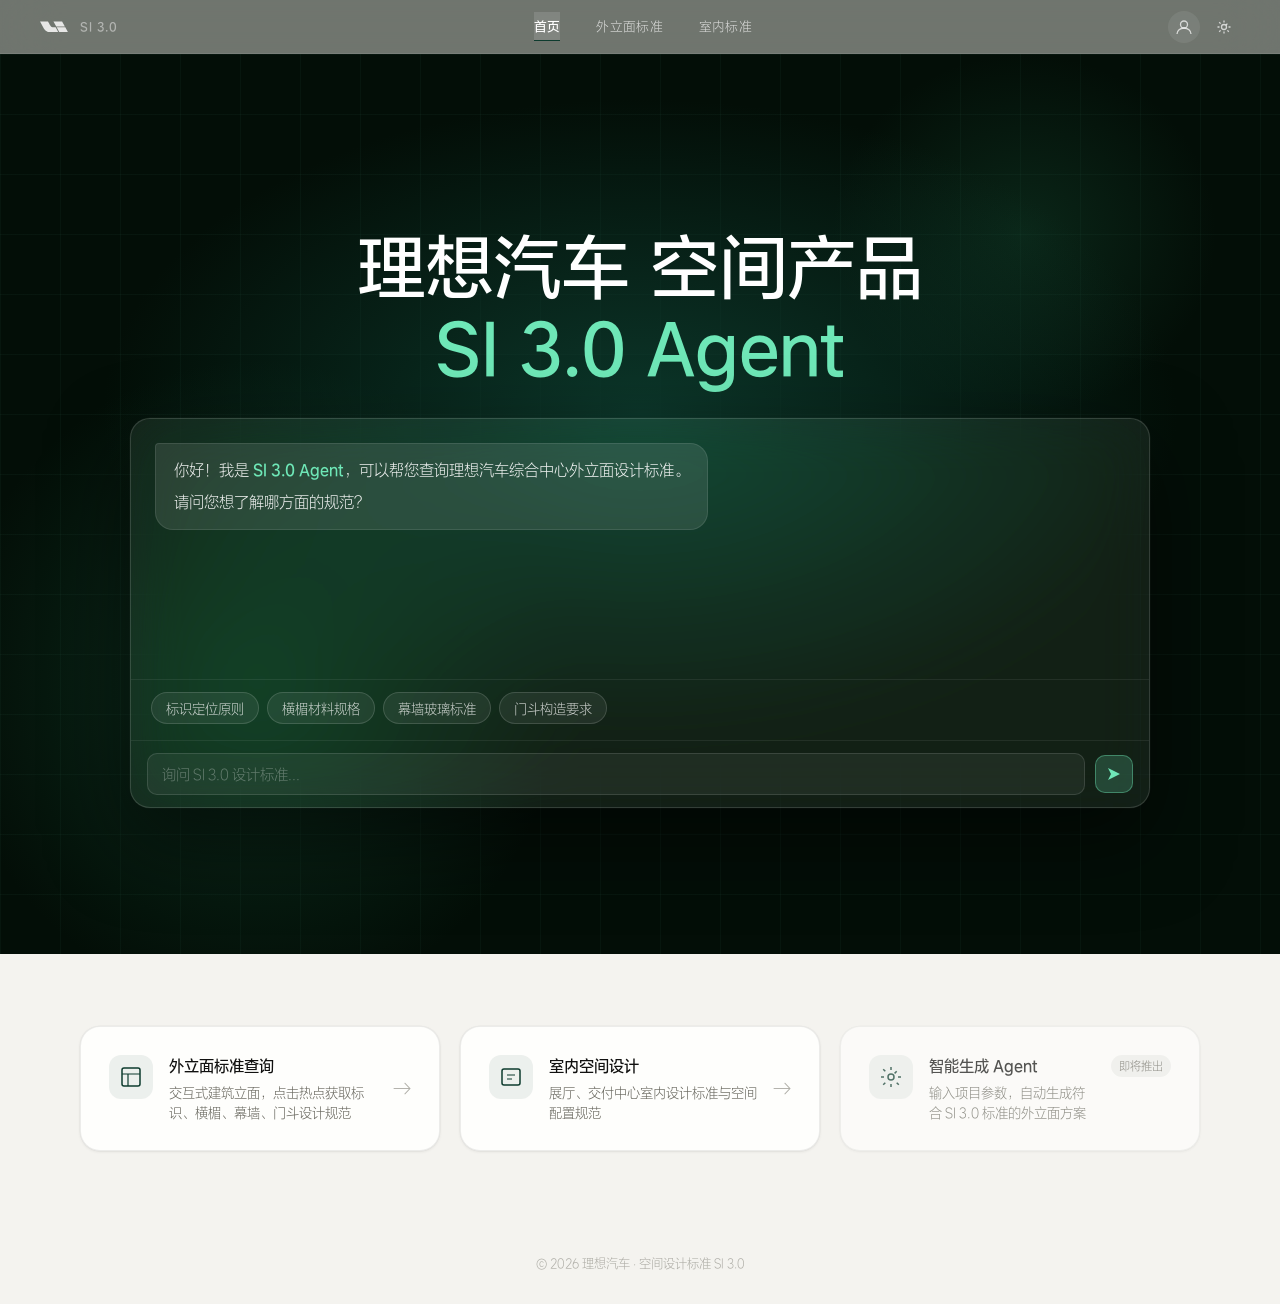
==== commit f99229f6: "0507-修改logo图标" ====
--- a/index.html
+++ b/index.html
@@ -5,8 +5,8 @@
   <meta name="viewport" content="width=device-width, initial-scale=1.0">
   <meta name="google" content="notranslate">
   <title>理想汽车 SI3.0 空间标准</title>
-  <link rel="stylesheet" href="style.css?v=3">
-  <link rel="stylesheet" href="interior.css?v=3">
+  <link rel="stylesheet" href="style.css?v=4">
+  <link rel="stylesheet" href="interior.css?v=4">
 </head>
 <body>
 
--- a/style.css
+++ b/style.css
@@ -183,7 +183,7 @@
   transition: opacity 0.22s;
 }
 .nav-logo:hover { opacity: 1; }
-.nav-logo svg { flex-shrink: 0; }
+.nav-logo svg { flex-shrink: 0; height: 11.5px; width: auto; }
 .nav-brand {
   font-size: 11.5px;
   font-weight: 500;
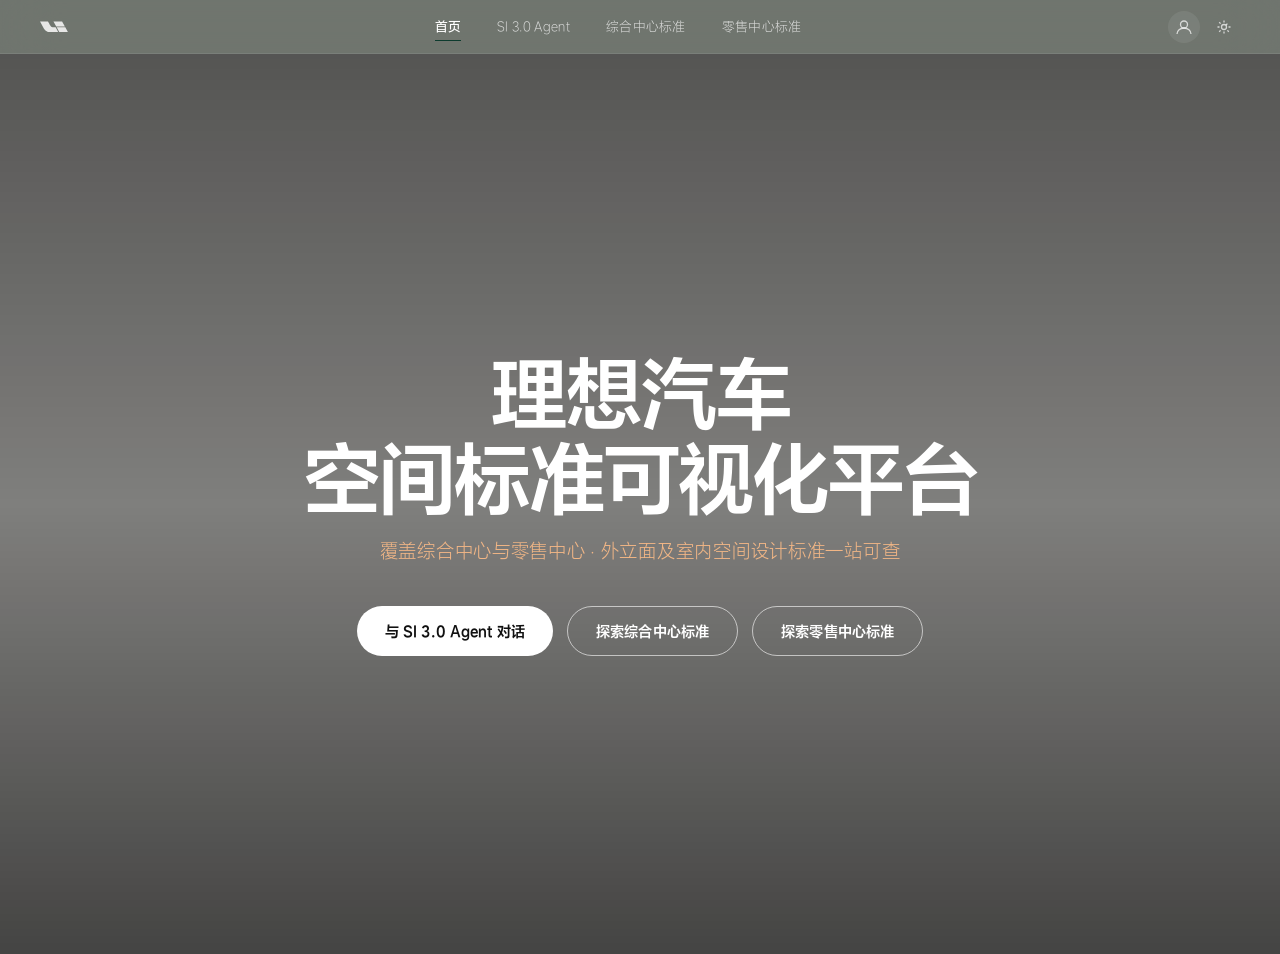
==== commit f35f9082: "feat: add section-integrated split-panel landing page" ====
--- a/index.html
+++ b/index.html
@@ -4,9 +4,10 @@
   <meta charset="UTF-8">
   <meta name="viewport" content="width=device-width, initial-scale=1.0">
   <meta name="google" content="notranslate">
-  <title>理想汽车 SI3.0 空间标准</title>
-  <link rel="stylesheet" href="style.css?v=4">
-  <link rel="stylesheet" href="interior.css?v=4">
+  <title>理想汽车 SI3.0 空间标准可视化平台</title>
+  <link rel="icon" type="image/svg+xml" href="favicon.svg">
+  <link rel="stylesheet" href="style.css?v=8">
+  <link rel="stylesheet" href="interior.css?v=8">
 </head>
 <body>
 
@@ -17,12 +18,12 @@
         <svg width="54" height="22" viewBox="0 0 49 20" fill="none" xmlns="http://www.w3.org/2000/svg">
           <path fill-rule="evenodd" clip-rule="evenodd" fill="#111110" d="M38.3666 0.736389L43.2286 9.57411H28.2074L23.3684 0.736389H38.3666ZM24.1257 11.0241C22.4057 11.0241 20.617 10.8629 19.5162 9.91939C18.5987 9.20598 18.0941 8.37744 17.5667 7.43397C17.452 7.24681 16.1277 4.82963 15.106 2.96474L15.1055 2.96381C14.4929 1.84564 13.9891 0.926227 13.9204 0.80549H0C0.500179 1.7225 1.00036 2.64336 1.5011 3.56527L1.50114 3.56535L1.50117 3.56539C2.72228 5.81354 3.94676 8.06789 5.1828 10.2876C6.69629 13.0494 8.14103 15.6273 10.7783 17.5144C12.0399 18.4577 13.3698 19.0794 14.9294 19.4707C16.4659 19.839 18.0254 19.8849 19.6076 19.8849H31.9917L27.1299 11.0241H24.1257ZM29.0105 11.0011L33.8725 19.8849H48.8707L43.9857 11.0011H29.0105Z"/>
         </svg>
-        <span class="nav-brand">SI 3.0</span>
       </div>
       <div class="nav-links">
         <button class="nav-item active" data-section="home">首页</button>
-        <button class="nav-item" data-section="facade">外立面标准</button>
-        <button class="nav-item" data-section="interior">室内标准</button>
+        <button class="nav-item" data-section="agent">SI 3.0 Agent</button>
+        <button class="nav-item" data-section="integrated">综合中心标准</button>
+        <button class="nav-item" data-section="retail">零售中心标准</button>
       </div>
       <div class="nav-actions">
         <div class="nav-avatar" title="用户">
@@ -45,87 +46,55 @@
   <div class="mega-scrim" id="megaScrim"></div>
   <div class="mega-panel" id="megaPanel" style="display:none">
 
-    <!-- 外立面标准 -->
-    <div class="mega-content" data-for="facade">
-      <div class="mega-inner">
-        <div class="mega-section-label">外立面标准</div>
-        <div class="mega-grid">
-          <div class="mega-item" data-modal="biaoshi" style="--i:0">
-            <div><div class="mega-label">标识定位原则</div><div class="mega-desc">品牌标识尺寸与定位规范</div></div>
-          </div>
-          <div class="mega-item" data-modal="dengguang" style="--i:1">
-            <div><div class="mega-label">灯光设计标准</div><div class="mega-desc">夜间光环境与 LED 规范</div></div>
-          </div>
-          <div class="mega-item" data-modal="hengmei" style="--i:2">
-            <div><div class="mega-label">横楣设计规范</div><div class="mega-desc">波浪板材料与安装标准</div></div>
-          </div>
-          <div class="mega-item" data-modal="muqiang" style="--i:3">
-            <div><div class="mega-label">幕墙饰面标准</div><div class="mega-desc">玻璃幕墙与铝板规格</div></div>
-          </div>
-          <div class="mega-item" data-modal="mendou" style="--i:4">
-            <div><div class="mega-label">门斗构造细则</div><div class="mega-desc">入口门斗尺寸与构造</div></div>
-          </div>
-        </div>
-      </div>
-    </div>
-
-    <!-- 室内标准 -->
-    <div class="mega-content" data-for="interior">
-      <div class="mega-inner">
-        <div class="mega-cascade-header">室内标准</div>
-        <div class="mega-cascade">
-          <div class="mega-l2-list">
-            <div class="mega-l2-item active" data-l3="design" style="--i:0"><span class="mega-l2-label">室内设计原则</span></div>
-            <div class="mega-l2-item" data-l3="space" style="--i:1"><span class="mega-l2-label">空间系统原则</span></div>
-            <div class="mega-l2-item" data-l3="material" style="--i:2"><span class="mega-l2-label">材料与节点</span></div>
-          </div>
-          <div class="mega-l3-panel">
-            <div class="mega-l3-content active" data-l3="design">
-              <div class="mega-l3-grid">
-                <div class="mega-l3-item" data-href="interior-overview.html#floor-plan" style="--i:0"><span class="mega-l3-label">设计总览</span></div>
-                <div class="mega-l3-item" data-href="interior-overview.html#s-2" style="--i:1"><span class="mega-l3-label">零售中心</span></div>
-                <div class="mega-l3-item" data-href="interior-overview.html#s-12" style="--i:2"><span class="mega-l3-label">交付中心</span></div>
-                <div class="mega-l3-item" data-href="interior-overview.html#s-8" style="--i:3"><span class="mega-l3-label">服务中心</span></div>
-                <div class="mega-l3-item" data-href="interior-overview.html" style="--i:4"><span class="mega-l3-label">公用部分</span></div>
-                <div class="mega-l3-item" data-href="interior-overview.html" style="--i:5"><span class="mega-l3-label">辅助系统设备</span></div>
-                <div class="mega-l3-item" data-href="interior-overview.html" style="--i:6"><span class="mega-l3-label">模块原则</span></div>
-                <div class="mega-l3-item" data-href="interior-overview.html" style="--i:7"><span class="mega-l3-label">家具原则</span></div>
-                <div class="mega-l3-item" data-href="interior-overview.html" style="--i:8"><span class="mega-l3-label">软装饰品</span></div>
-                <div class="mega-l3-item" data-href="interior-overview.html" style="--i:9"><span class="mega-l3-label">软装绿植</span></div>
-              </div>
-            </div>
-            <div class="mega-l3-content" data-l3="space">
-              <div class="mega-l3-grid">
-                <div class="mega-l3-item" data-href="interior-overview.html" style="--i:0"><span class="mega-l3-label">外立面照明</span></div>
-                <div class="mega-l3-item" data-href="interior-overview.html" style="--i:1"><span class="mega-l3-label">停车区照明</span></div>
-                <div class="mega-l3-item" data-href="interior-overview.html" style="--i:2"><span class="mega-l3-label">室内照明</span></div>
-                <div class="mega-l3-item" data-href="interior-overview.html" style="--i:3"><span class="mega-l3-label">标识总览</span></div>
-                <div class="mega-l3-item" data-href="interior-overview.html" style="--i:4"><span class="mega-l3-label">标识细则</span></div>
-              </div>
-            </div>
-            <div class="mega-l3-content" data-l3="material">
-              <div class="mega-l3-grid">
-                <div class="mega-l3-item" data-href="interior-overview.html" style="--i:0"><span class="mega-l3-label">主材清单</span></div>
-                <div class="mega-l3-item" data-href="interior-overview.html" style="--i:1"><span class="mega-l3-label">五金清单</span></div>
-                <div class="mega-l3-item" data-href="interior-overview.html" style="--i:2"><span class="mega-l3-label">清单目录</span></div>
-                <div class="mega-l3-item" data-href="interior-overview.html" style="--i:3"><span class="mega-l3-label">天花节点</span></div>
-                <div class="mega-l3-item" data-href="interior-overview.html" style="--i:4"><span class="mega-l3-label">墙面节点</span></div>
-                <div class="mega-l3-item" data-href="interior-overview.html" style="--i:5"><span class="mega-l3-label">地面节点</span></div>
-                <div class="mega-l3-item" data-href="interior-overview.html" style="--i:6"><span class="mega-l3-label">外观节点</span></div>
-                <div class="mega-l3-item" data-href="interior-overview.html" style="--i:7"><span class="mega-l3-label">儿童区节点</span></div>
-                <div class="mega-l3-item" data-href="interior-overview.html" style="--i:8"><span class="mega-l3-label">楼梯节点</span></div>
-                <div class="mega-l3-item" data-href="interior-overview.html" style="--i:9"><span class="mega-l3-label">门节点</span></div>
-              </div>
-            </div>
-          </div>
+    <!-- 综合中心标准 -->
+    <div class="mega-content" data-for="integrated">
+      <div class="mega-two-col">
+        <div class="mega-col-card" id="megaGoFacade">
+          <div class="mega-col-label">外立面标准</div>
+          <div class="mega-col-desc">交互式外立面标准 · 标识 / 灯光 / 横楣 / 幕墙 / 门斗</div>
+        </div>
+        <div class="mega-col-card" id="megaGoInterior">
+          <div class="mega-col-label">室内标准</div>
+          <div class="mega-col-desc">交互式室内标准 · 空间 / 材料 / 设计</div>
+        </div>
+      </div>
+    </div>
+
+    <!-- 零售中心标准 -->
+    <div class="mega-content" data-for="retail">
+      <div class="mega-two-col">
+        <div class="mega-col-card disabled">
+          <div class="mega-col-label">外立面标准</div>
+          <div class="mega-col-desc">即将推出</div>
+        </div>
+        <div class="mega-col-card disabled">
+          <div class="mega-col-label">室内标准</div>
+          <div class="mega-col-desc">即将推出</div>
         </div>
       </div>
     </div>
 
   </div>
 
-  <!-- ═══ SECTION 0: 首页 ═══ -->
+  <!-- ═══ SECTION 0: 首页 Landing Page ═══ -->
   <section class="section active" id="section-home">
+    <div class="home-lp-hero">
+      <img src="assets/home/cover.jpg" class="home-lp-bg" alt="理想汽车综合中心">
+      <div class="home-lp-overlay"></div>
+      <div class="home-lp-body">
+        <h1 class="home-lp-title">理想汽车<br>空间标准可视化平台</h1>
+        <p class="home-lp-subtitle">覆盖综合中心与零售中心 · 外立面及室内空间设计标准一站可查</p>
+        <div class="home-lp-btns">
+          <button id="lpBtnAgent" class="home-lp-btn home-lp-btn-white">与 SI 3.0 Agent 对话</button>
+          <button id="lpBtnIntegrated" class="home-lp-btn home-lp-btn-outline">探索综合中心标准</button>
+          <button id="lpBtnRetail" class="home-lp-btn home-lp-btn-outline">探索零售中心标准</button>
+        </div>
+      </div>
+    </div>
+  </section>
+
+  <!-- ═══ SECTION 1: SI 3.0 Agent（原首页）═══ -->
+  <section class="section" id="section-agent">
     <div class="home-hero">
       <div class="home-hero-grid"></div>
       <div class="home-hero-radial"></div>
@@ -136,9 +105,8 @@
             <span class="word-reveal" style="--d:1">空间产品</span>
           </span>
           <span class="title-line">
-            <span class="word-reveal accent-mint" style="--d:2" translate="no">SI</span>
-            <span class="word-reveal accent-mint" style="--d:3">3.0</span>
-            <span class="word-reveal accent-mint" style="--d:4" translate="no">Agent</span>
+            <span class="word-reveal accent-mint" style="--d:2" translate="no">SI 3.0</span>
+            <span class="word-reveal accent-mint" style="--d:3" translate="no">Agent</span>
           </span>
         </h1>
         <div class="agent-card">
@@ -193,7 +161,31 @@
     <footer class="home-footer">© 2026 理想汽车 · 空间设计标准 SI 3.0</footer>
   </section>
 
-  <!-- ═══ SECTION 1: 外立面标准 ═══ -->
+  <!-- ═══ SECTION: 综合中心标准 落地页 ═══ -->
+  <section class="section" id="section-integrated">
+    <div class="split-hero">
+      <div class="split-panel" id="splitIntFacade">
+        <img class="split-panel-bg" src="assets/标准封面图/综合中心外立面.jpg" alt="综合中心外立面">
+        <div class="split-panel-overlay"></div>
+        <div class="split-panel-content">
+          <div class="split-panel-title">外立面标准</div>
+          <div class="split-panel-desc">交互式建筑立面 · 标识 / 灯光 / 横楣 / 幕墙 / 门斗</div>
+          <div class="split-panel-cta">进入 →</div>
+        </div>
+      </div>
+      <div class="split-panel" id="splitIntInterior">
+        <img class="split-panel-bg" src="assets/标准封面图/综合中心室内.jpg" alt="综合中心室内">
+        <div class="split-panel-overlay"></div>
+        <div class="split-panel-content">
+          <div class="split-panel-title">室内标准</div>
+          <div class="split-panel-desc">交互式室内标准 · 空间 / 材料 / 设计</div>
+          <div class="split-panel-cta">进入 →</div>
+        </div>
+      </div>
+    </div>
+  </section>
+
+  <!-- ═══ SECTION 2: 外立面标准 ═══ -->
   <section class="section" id="section-facade">
 
     <!-- Hero -->
@@ -390,7 +382,7 @@
     </div>
   </section>
 
-  <!-- ═══ SECTION 2: 室内标准 ═══ -->
+  <!-- ═══ SECTION 3: 室内标准 ═══ -->
   <section class="section" id="section-interior">
 
     <!-- ① 虚拟漫游 Hero -->
@@ -451,6 +443,15 @@
 
   </section>
 
+  <!-- ═══ SECTION 4: 零售中心标准（占位）═══ -->
+  <section class="section" id="section-retail">
+    <div class="retail-placeholder">
+      <p class="retail-ph-eyebrow">RETAIL CENTER</p>
+      <h2 class="retail-ph-title">零售中心标准</h2>
+      <p class="retail-ph-sub">内容建设中，敬请期待</p>
+    </div>
+  </section>
+
   <!-- ═══ MODAL ═══ -->
   <div class="modal-overlay hidden" id="modalOverlay">
     <div class="modal-card" id="modalCard">
--- a/style.css
+++ b/style.css
@@ -719,8 +719,8 @@
 .nav.nav-dark .nav-brand { color: rgba(255,255,255,0.92); }
 .nav.nav-dark .nav-logo svg path { fill: rgba(255,255,255,0.92); }
 .nav.nav-dark .nav-item { color: rgba(255,255,255,0.72); }
-.nav.nav-dark .nav-item:hover { color: rgba(255,255,255,1); background: rgba(255,255,255,0.08); }
-.nav.nav-dark .nav-item.active { color: rgba(255,255,255,1); background: rgba(255,255,255,0.12); }
+.nav.nav-dark .nav-item:hover { color: rgba(255,255,255,1); }
+.nav.nav-dark .nav-item.active { color: rgba(255,255,255,1); }
 .nav.nav-dark .nav-avatar { background: rgba(255,255,255,0.08); color: rgba(255,255,255,0.7); }
 .nav.nav-dark .nav-avatar:hover { background: rgba(255,255,255,0.14); }
 .nav.nav-dark .nav-settings-btn { color: rgba(255,255,255,0.7); }
@@ -1156,3 +1156,309 @@
   background: var(--bg);
 }
 
+/* ═══════════════════════════════════════
+   HOME LANDING PAGE
+═══════════════════════════════════════ */
+.home-lp-hero {
+  position: relative;
+  height: 100vh;
+  overflow: hidden;
+  display: flex;
+  align-items: center;
+  justify-content: center;
+}
+/* .home-lp-bg defined with animation below */
+/* ── Landing Page Animations ── */
+@keyframes lpBgZoom {
+  0%   { transform: scale(1.08); }
+  100% { transform: scale(1.18); }
+}
+@keyframes lpFadeUp {
+  from { opacity: 0; transform: translateY(28px); }
+  to   { opacity: 1; transform: translateY(0); }
+}
+
+.home-lp-overlay {
+  position: absolute;
+  inset: 0;
+  background: linear-gradient(to bottom,
+    rgba(0,0,0,.65) 0%,
+    rgba(0,0,0,.48) 50%,
+    rgba(0,0,0,.72) 100%);
+}
+.home-lp-body {
+  position: relative;
+  z-index: 2;
+  text-align: center;
+  color: #fff;
+  padding: 0 24px;
+}
+.home-lp-title {
+  font-size: clamp(42px, 6vw, 80px);
+  font-weight: 800;
+  letter-spacing: -.04em;
+  line-height: 1.1;
+  margin-bottom: 16px;
+  margin-top: 0;
+  animation: lpFadeUp .9s cubic-bezier(.16,1,.3,1) .15s both;
+}
+.home-lp-subtitle {
+  font-size: 18px;
+  font-weight: 400;
+  color: #F2B685;
+  letter-spacing: .04em;
+  line-height: 1.6;
+  margin-bottom: 40px;
+  animation: lpFadeUp .9s cubic-bezier(.16,1,.3,1) .4s both;
+}
+.home-lp-btns {
+  display: flex;
+  gap: 14px;
+  justify-content: center;
+  flex-wrap: wrap;
+  animation: lpFadeUp .9s cubic-bezier(.16,1,.3,1) .65s both;
+}
+.home-lp-bg {
+  position: absolute;
+  inset: 0;
+  width: 100%;
+  height: 100%;
+  object-fit: cover;
+  animation: lpBgZoom 18s cubic-bezier(.25,.46,.45,.94) forwards;
+  transform-origin: center center;
+}
+.home-lp-btn {
+  padding: 14px 28px;
+  border-radius: 100px;
+  font-size: 14px;
+  font-weight: 600;
+  letter-spacing: .01em;
+  cursor: pointer;
+  transition: all .2s ease;
+  border: none;
+}
+.home-lp-btn-white { background: #fff; color: #111; border: none; }
+.home-lp-btn-white:hover { background: rgba(255,255,255,.88); }
+.home-lp-btn-outline {
+  background: transparent;
+  color: #fff;
+  border: 1.5px solid rgba(255,255,255,.6);
+}
+.home-lp-btn-outline:hover {
+  background: rgba(255,255,255,.12);
+  border-color: #fff;
+}
+
+/* ═══════════════════════════════════════
+   MEGA TWO-COL LAYOUT
+═══════════════════════════════════════ */
+.mega-two-col {
+  display: flex;
+  gap: 14px;
+  padding: 28px 32px;
+}
+.mega-col-card {
+  flex: 1;
+  padding: 28px 24px;
+  border-radius: 14px;
+  background: #fafafa;
+  border: 1px solid rgba(0,0,0,.06);
+  cursor: pointer;
+  transition: all .2s ease;
+}
+.mega-col-card:not(.disabled):hover {
+  background: #f0f5f2;
+  border-color: rgba(28,92,53,.2);
+}
+.mega-col-card.disabled {
+  cursor: not-allowed;
+  opacity: .45;
+}
+.mega-col-label {
+  font-size: 16px;
+  font-weight: 700;
+  color: #0a0a0a;
+  margin-bottom: 6px;
+}
+.mega-col-desc {
+  font-size: 12px;
+  color: #999;
+  line-height: 1.6;
+}
+
+/* ═══════════════════════════════════════
+   RETAIL PLACEHOLDER
+═══════════════════════════════════════ */
+.retail-placeholder {
+  height: 100vh;
+  display: flex;
+  flex-direction: column;
+  align-items: center;
+  justify-content: center;
+  text-align: center;
+  background: #fafafa;
+}
+.retail-ph-eyebrow {
+  font-size: 11px;
+  font-weight: 700;
+  letter-spacing: .2em;
+  color: #bbb;
+  margin-bottom: 16px;
+}
+.retail-ph-title {
+  font-size: clamp(36px, 5vw, 64px);
+  font-weight: 800;
+  letter-spacing: -.04em;
+  color: #0a0a0a;
+  margin-bottom: 12px;
+}
+.retail-ph-sub { font-size: 15px; color: #aaa; }
+
+/* ═══════════════════════════════════════
+   SPLIT PANEL HERO
+═══════════════════════════════════════ */
+.split-hero {
+  display: flex;
+  height: 100vh;
+  overflow: hidden;
+}
+
+.split-panel {
+  position: relative;
+  flex: 1;
+  overflow: hidden;
+  cursor: pointer;
+  transition: flex 0.6s var(--ease);
+}
+
+.split-panel-bg {
+  position: absolute;
+  inset: 0;
+  object-fit: cover;
+  transition: transform 0.6s var(--ease);
+}
+
+.split-panel:hover .split-panel-bg {
+  transform: scale(1.03);
+}
+
+.split-panel-overlay {
+  position: absolute;
+  inset: 0;
+  background: linear-gradient(
+    to bottom,
+    rgba(0,0,0,0.05) 0%,
+    rgba(0,0,0,0.25) 50%,
+    rgba(0,0,0,0.6) 100%
+  );
+}
+
+.split-panel-content {
+  position: absolute;
+  inset: 0;
+  display: flex;
+  flex-direction: column;
+  align-items: center;
+  justify-content: center;
+  padding: 40px;
+  color: #fff;
+  z-index: 2;
+  text-align: center;
+  transition: opacity 0.4s ease;
+}
+
+.split-panel-title {
+  font-family: var(--font-serif);
+  font-size: clamp(22px, 2.2vw, 32px);
+  font-weight: 600;
+  letter-spacing: -0.02em;
+  white-space: nowrap;
+  transition: font-size 0.5s var(--ease);
+}
+
+.split-panel-desc {
+  font-size: 14px;
+  font-weight: 400;
+  color: rgba(255,255,255,0.8);
+  margin-top: 10px;
+  max-width: 320px;
+  line-height: 1.6;
+  opacity: 0;
+  transform: translateY(10px);
+  transition: opacity 0.35s ease 0.08s, transform 0.35s ease 0.08s;
+}
+
+.split-panel-cta {
+  display: inline-flex;
+  align-items: center;
+  gap: 6px;
+  margin-top: 20px;
+  padding: 10px 24px;
+  border: 1.5px solid rgba(255,255,255,0.55);
+  border-radius: 100px;
+  font-size: 13px;
+  font-weight: 500;
+  color: #fff;
+  opacity: 0;
+  transform: translateY(10px);
+  transition: opacity 0.35s ease 0.14s, transform 0.35s ease 0.14s,
+              background 0.2s ease, border-color 0.2s ease;
+}
+
+.split-panel-cta:hover {
+  background: rgba(255,255,255,0.15);
+  border-color: #fff;
+}
+
+/* ── :has() hover expansion ── */
+.split-hero:has(.split-panel:first-child:hover) .split-panel:first-child { flex: 9; }
+.split-hero:has(.split-panel:first-child:hover) .split-panel:last-child  { flex: 1; }
+.split-hero:has(.split-panel:last-child:hover)  .split-panel:first-child { flex: 1; }
+.split-hero:has(.split-panel:last-child:hover)  .split-panel:last-child  { flex: 9; }
+
+/* expanded panel: reveal desc + cta, enlarge title */
+.split-hero:has(.split-panel:hover) .split-panel:hover .split-panel-title {
+  font-size: clamp(28px, 3vw, 44px);
+}
+.split-hero:has(.split-panel:hover) .split-panel:hover .split-panel-desc,
+.split-hero:has(.split-panel:hover) .split-panel:hover .split-panel-cta {
+  opacity: 1;
+  transform: translateY(0);
+}
+
+/* shrunk sibling: fade content */
+.split-hero:has(.split-panel:first-child:hover) .split-panel:last-child  .split-panel-content,
+.split-hero:has(.split-panel:last-child:hover)  .split-panel:first-child .split-panel-content {
+  opacity: 0.35;
+}
+
+/* disabled panels (retail) */
+.split-panel--disabled {
+  cursor: default;
+}
+.split-panel--disabled .split-panel-cta {
+  display: none;
+}
+
+/* ── Global Toast ── */
+.global-toast {
+  position: fixed;
+  bottom: 32px;
+  left: 50%;
+  transform: translateX(-50%) translateY(12px);
+  background: #111;
+  color: #fff;
+  font-size: 14px;
+  font-family: var(--font);
+  padding: 12px 24px;
+  border-radius: 100px;
+  z-index: 9999;
+  pointer-events: none;
+  opacity: 0;
+  transition: opacity 0.25s ease, transform 0.25s ease;
+  white-space: nowrap;
+}
+.global-toast.active {
+  opacity: 1;
+  transform: translateX(-50%) translateY(0);
+}
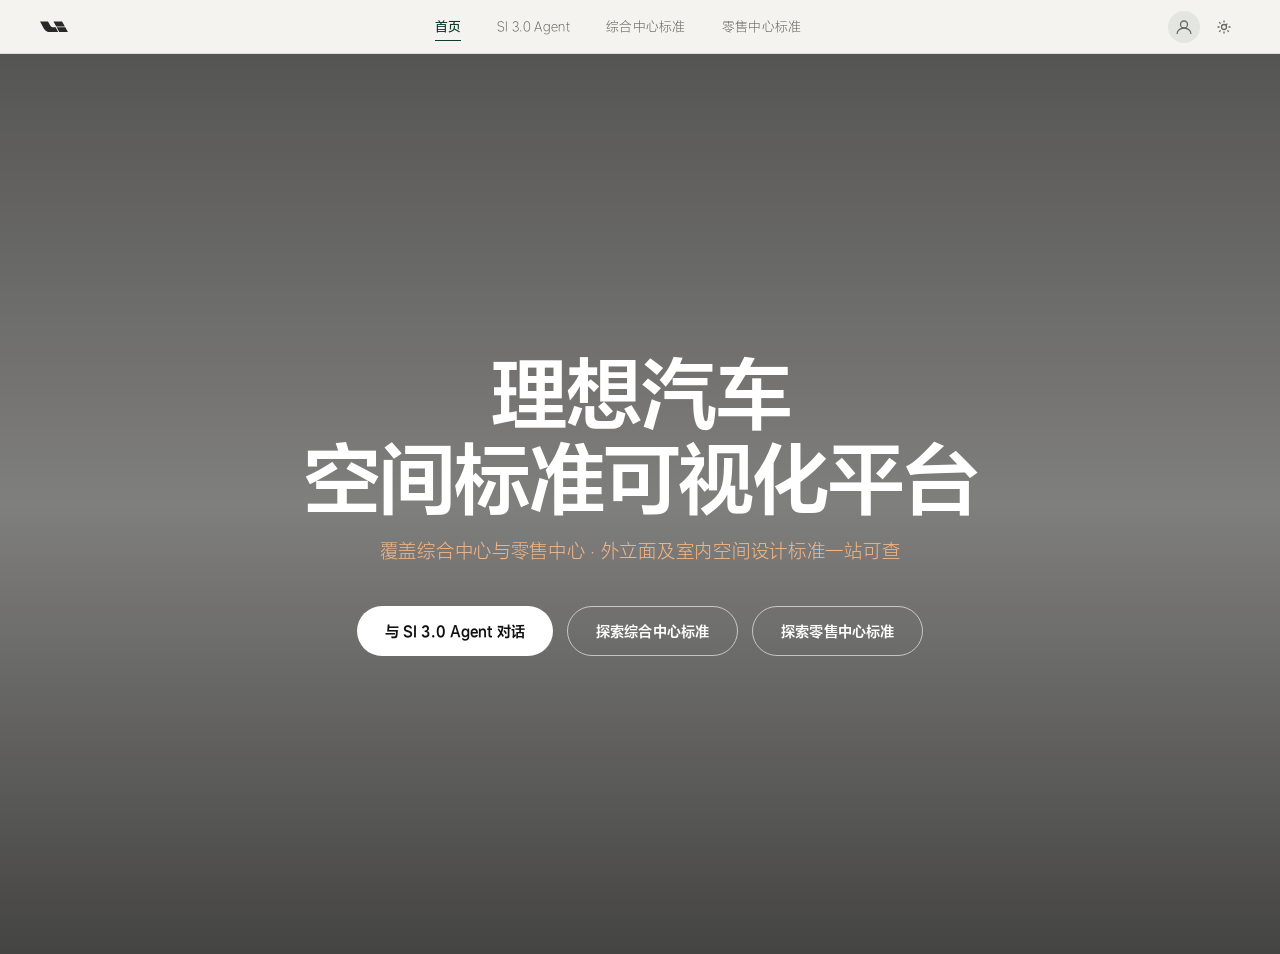
==== commit 43a638bf: "feat: remove mega menu HTML, add global toast element" ====
--- a/index.html
+++ b/index.html
@@ -41,40 +41,6 @@
       </div>
     </div>
   </nav>
-
-  <!-- ═══ MEGA MENU ═══ -->
-  <div class="mega-scrim" id="megaScrim"></div>
-  <div class="mega-panel" id="megaPanel" style="display:none">
-
-    <!-- 综合中心标准 -->
-    <div class="mega-content" data-for="integrated">
-      <div class="mega-two-col">
-        <div class="mega-col-card" id="megaGoFacade">
-          <div class="mega-col-label">外立面标准</div>
-          <div class="mega-col-desc">交互式外立面标准 · 标识 / 灯光 / 横楣 / 幕墙 / 门斗</div>
-        </div>
-        <div class="mega-col-card" id="megaGoInterior">
-          <div class="mega-col-label">室内标准</div>
-          <div class="mega-col-desc">交互式室内标准 · 空间 / 材料 / 设计</div>
-        </div>
-      </div>
-    </div>
-
-    <!-- 零售中心标准 -->
-    <div class="mega-content" data-for="retail">
-      <div class="mega-two-col">
-        <div class="mega-col-card disabled">
-          <div class="mega-col-label">外立面标准</div>
-          <div class="mega-col-desc">即将推出</div>
-        </div>
-        <div class="mega-col-card disabled">
-          <div class="mega-col-label">室内标准</div>
-          <div class="mega-col-desc">即将推出</div>
-        </div>
-      </div>
-    </div>
-
-  </div>
 
   <!-- ═══ SECTION 0: 首页 Landing Page ═══ -->
   <section class="section active" id="section-home">
@@ -161,11 +127,11 @@
     <footer class="home-footer">© 2026 理想汽车 · 空间设计标准 SI 3.0</footer>
   </section>
 
-  <!-- ═══ SECTION: 综合中心标准 落地页 ═══ -->
+  <!-- ═══ SECTION 1: 综合中心标准 落地页 ═══ -->
   <section class="section" id="section-integrated">
     <div class="split-hero">
       <div class="split-panel" id="splitIntFacade">
-        <img class="split-panel-bg" src="assets/标准封面图/综合中心外立面.jpg" alt="综合中心外立面">
+        <img class="split-panel-bg" src="assets/标准封面图/综合中心外立面.jpg" alt="理想汽车综合中心外立面标准封面">
         <div class="split-panel-overlay"></div>
         <div class="split-panel-content">
           <div class="split-panel-title">外立面标准</div>
@@ -174,7 +140,7 @@
         </div>
       </div>
       <div class="split-panel" id="splitIntInterior">
-        <img class="split-panel-bg" src="assets/标准封面图/综合中心室内.jpg" alt="综合中心室内">
+        <img class="split-panel-bg" src="assets/标准封面图/综合中心室内.jpg" alt="理想汽车综合中心室内标准封面">
         <div class="split-panel-overlay"></div>
         <div class="split-panel-content">
           <div class="split-panel-title">室内标准</div>
@@ -443,12 +409,25 @@
 
   </section>
 
-  <!-- ═══ SECTION 4: 零售中心标准（占位）═══ -->
+  <!-- ═══ SECTION 4: 零售中心标准 落地页 ═══ -->
   <section class="section" id="section-retail">
-    <div class="retail-placeholder">
-      <p class="retail-ph-eyebrow">RETAIL CENTER</p>
-      <h2 class="retail-ph-title">零售中心标准</h2>
-      <p class="retail-ph-sub">内容建设中，敬请期待</p>
+    <div class="split-hero">
+      <div class="split-panel split-panel--disabled">
+        <img src="assets/标准封面图/零售中心外立面..jpg" class="split-panel-bg" alt="理想汽车零售中心外立面标准封面">
+        <div class="split-panel-overlay"></div>
+        <div class="split-panel-content">
+          <div class="split-panel-title">外立面标准</div>
+          <div class="split-panel-desc">零售中心外立面设计规范</div>
+        </div>
+      </div>
+      <div class="split-panel split-panel--disabled">
+        <img src="assets/标准封面图/零售中心室内.jpg" class="split-panel-bg" alt="理想汽车零售中心室内标准封面">
+        <div class="split-panel-overlay"></div>
+        <div class="split-panel-content">
+          <div class="split-panel-title">室内标准</div>
+          <div class="split-panel-desc">零售中心室内设计规范</div>
+        </div>
+      </div>
     </div>
   </section>
 
@@ -463,6 +442,8 @@
   </div>
 
 
+  <div id="globalToast" class="global-toast"></div>
+
   <script src="data.js"></script>
   <script src="main.js"></script>
 </body>
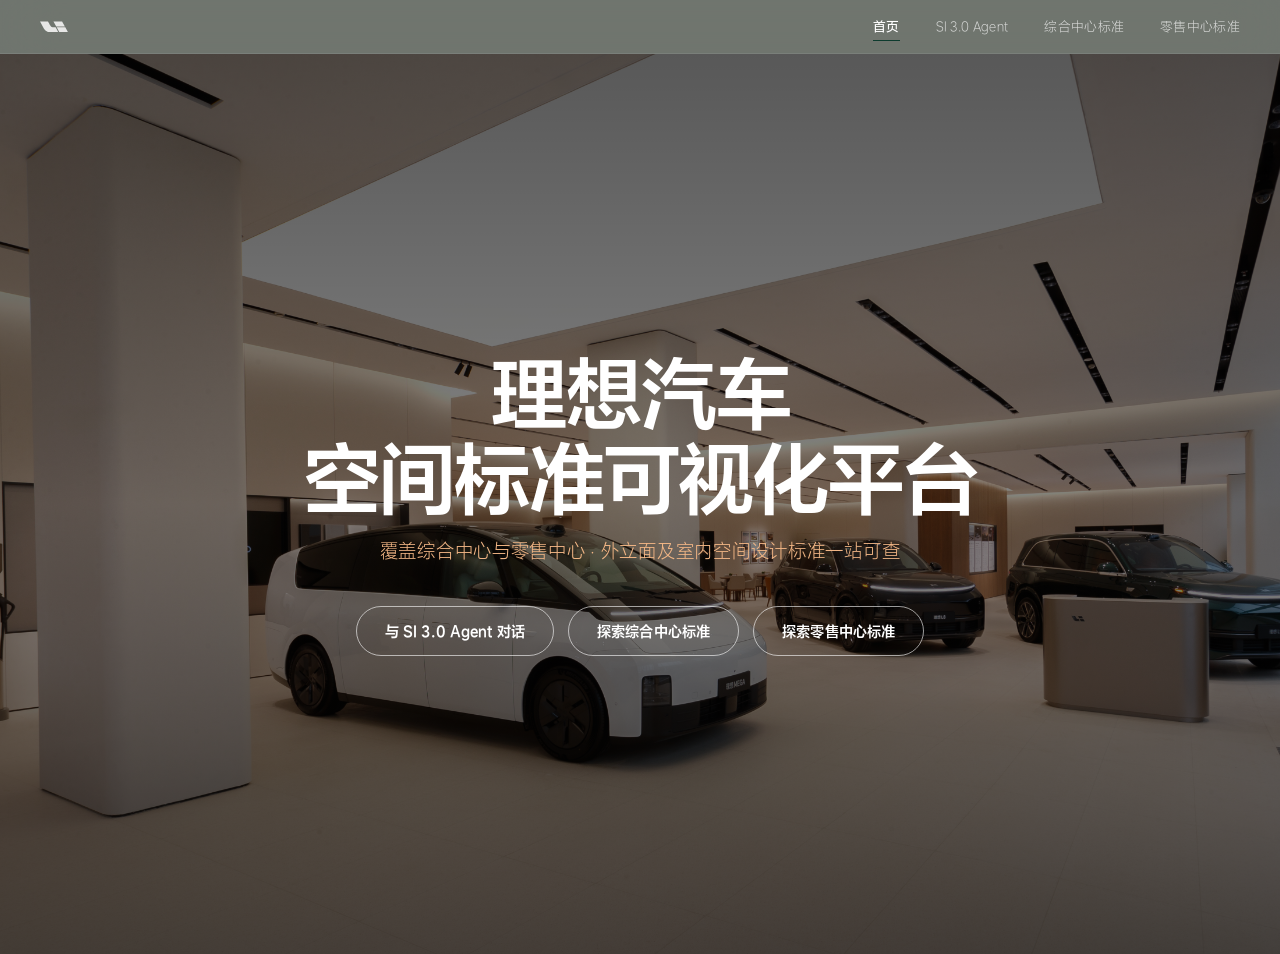
==== commit 9f848dc2: "室内交互更新0513" ====
--- a/index.html
+++ b/index.html
@@ -7,7 +7,7 @@
   <title>理想汽车 SI3.0 空间标准可视化平台</title>
   <link rel="icon" type="image/svg+xml" href="favicon.svg">
   <link rel="stylesheet" href="style.css?v=8">
-  <link rel="stylesheet" href="interior.css?v=8">
+  <link rel="stylesheet" href="interior.css?v=9">
 </head>
 <body>
 
@@ -24,20 +24,6 @@
         <button class="nav-item" data-section="agent">SI 3.0 Agent</button>
         <button class="nav-item" data-section="integrated">综合中心标准</button>
         <button class="nav-item" data-section="retail">零售中心标准</button>
-      </div>
-      <div class="nav-actions">
-        <div class="nav-avatar" title="用户">
-          <svg width="18" height="18" viewBox="0 0 18 18" fill="none">
-            <circle cx="9" cy="6.5" r="3.5" stroke="currentColor" stroke-width="1.3"/>
-            <path d="M2 16c0-3.3 3.1-6 7-6s7 2.7 7 6" stroke="currentColor" stroke-width="1.3"/>
-          </svg>
-        </div>
-        <button class="nav-settings-btn" title="设置">
-          <svg width="16" height="16" viewBox="0 0 16 16" fill="none">
-            <circle cx="8" cy="8" r="2.5" stroke="currentColor" stroke-width="1.3"/>
-            <path d="M8 1.5v2M8 12.5v2M1.5 8h2M12.5 8h2M3.2 3.2l1.4 1.4M11.4 11.4l1.4 1.4M11.4 4.6l-1.4 1.4M4.6 11.4l-1.4 1.4" stroke="currentColor" stroke-width="1.3"/>
-          </svg>
-        </button>
       </div>
     </div>
   </nav>
@@ -51,7 +37,7 @@
         <h1 class="home-lp-title">理想汽车<br>空间标准可视化平台</h1>
         <p class="home-lp-subtitle">覆盖综合中心与零售中心 · 外立面及室内空间设计标准一站可查</p>
         <div class="home-lp-btns">
-          <button id="lpBtnAgent" class="home-lp-btn home-lp-btn-white">与 SI 3.0 Agent 对话</button>
+          <button id="lpBtnAgent" class="home-lp-btn home-lp-btn-outline">与 SI 3.0 Agent 对话</button>
           <button id="lpBtnIntegrated" class="home-lp-btn home-lp-btn-outline">探索综合中心标准</button>
           <button id="lpBtnRetail" class="home-lp-btn home-lp-btn-outline">探索零售中心标准</button>
         </div>
@@ -362,10 +348,10 @@
         <span class="int-hero-pan-text">移动探索空间</span>
         <div class="int-hero-pan-arrows">&#8592;&nbsp;&nbsp;&nbsp;&#8594;</div>
       </div>
-      <div class="int-hero-bottom">
-        <h2 class="int-hero-bottom-title">交互式室内标准</h2>
-        <p class="int-hero-bottom-sub">向下滑动查看设计总览</p>
-      </div>
+    </div>
+    <div class="int-hero-bottom">
+      <h2 class="int-hero-bottom-title">交互式室内标准</h2>
+      <p class="int-hero-bottom-sub">向下滑动查看设计总览</p>
     </div>
 
     <!-- ② 设计原则介绍 -->
--- a/style.css
+++ b/style.css
@@ -759,106 +759,6 @@
   transition: all 0.18s;
 }
 .nav-settings-btn:hover { background: rgba(0,0,0,0.05); color: var(--text); }
-
-/* ═══════════════════════════════════════
-   MEGA MENU
-═══════════════════════════════════════ */
-.mega-scrim {
-  position: fixed;
-  top: var(--nav-h);
-  left: 0; right: 0; bottom: 0;
-  background: rgba(0,0,0,.22);
-  backdrop-filter: blur(8px);
-  -webkit-backdrop-filter: blur(8px);
-  opacity: 0;
-  pointer-events: none;
-  transition: opacity .25s ease;
-  z-index: 997;
-}
-.mega-scrim.show { opacity: 1; pointer-events: auto; }
-
-.mega-panel {
-  position: fixed;
-  top: var(--nav-h);
-  left: 0; right: 0;
-  z-index: 999;
-  background: rgba(252,252,252,.97);
-  backdrop-filter: saturate(180%) blur(28px);
-  -webkit-backdrop-filter: saturate(180%) blur(28px);
-  border-bottom: 1px solid rgba(0,0,0,.08);
-  border-radius: 0 0 14px 14px;
-  box-shadow: 0 8px 36px rgba(0,0,0,.08);
-  pointer-events: none;
-  opacity: 0;
-  transform: translateY(-6px);
-  transition: opacity .22s ease, transform .22s ease;
-}
-.mega-panel.open { opacity: 1; transform: translateY(0); pointer-events: auto; }
-.mega-content { display: none; padding: 28px 0 32px }
-.mega-content.active { display: block }
-.mega-inner { max-width: 1200px; margin: 0 auto; padding: 0 40px }
-
-.mega-section-label {
-  font-size: 10.5px; font-weight: 600;
-  letter-spacing: .12em; text-transform: uppercase;
-  color: #c0c0c0; margin-bottom: 16px;
-}
-.mega-grid { display: grid; grid-template-columns: repeat(3,1fr); gap: 2px }
-.mega-item {
-  display: flex; align-items: center; gap: 12px;
-  padding: 10px 12px; border-radius: 9px; cursor: pointer;
-  opacity: 0; transition: background .15s;
-}
-.mega-content.active .mega-item {
-  animation: megaIn .3s cubic-bezier(.25,.46,.45,.94) forwards;
-  animation-delay: calc(var(--i) * 35ms);
-}
-.mega-item:hover { background: rgba(0,0,0,.055) }
-.mega-icon {
-  flex-shrink: 0; width: 36px; height: 36px; border-radius: 9px;
-  background: rgba(0,0,0,.05);
-  display: flex; align-items: center; justify-content: center;
-  color: #555; transition: background .18s, color .18s;
-}
-.mega-item:hover .mega-icon { background: #0a0a0a; color: #fff }
-.mega-label { font-size: 13px; font-weight: 500; color: #111; letter-spacing: -.015em; line-height: 1.3 }
-.mega-desc { font-size: 11px; color: #b5b5b5; letter-spacing: -.005em; margin-top: 1px; line-height: 1.35 }
-
-.mega-cascade-header {
-  font-size: 10.5px; font-weight: 600;
-  letter-spacing: .12em; text-transform: uppercase;
-  color: #c0c0c0; margin-bottom: 16px;
-}
-.mega-cascade { display: flex; gap: 0 }
-.mega-l2-list {
-  width: 160px; flex-shrink: 0;
-  padding: 0 28px 0 0; display: flex; flex-direction: column; gap: 4px;
-  border-right: 1px solid rgba(0,0,0,.07);
-}
-.mega-l2-item { display: block; padding: 8px 0; cursor: pointer }
-.mega-l2-label { font-size: 20px; font-weight: 600; color: #bbb; letter-spacing: -.02em; transition: color .12s; display: block; line-height: 1.3 }
-.mega-l2-item:hover .mega-l2-label { color: #0a0a0a }
-.mega-l2-item.active .mega-l2-label { color: #004724 }
-.mega-l3-panel { flex: 1; padding: 0 0 0 32px }
-.mega-l3-content { display: none }
-.mega-l3-content.active { display: block }
-.mega-l3-grid { display: grid; grid-template-columns: repeat(4,1fr); gap: 4px }
-.mega-l3-item {
-  display: block; padding: 7px 10px; border-radius: 7px; cursor: pointer;
-  opacity: 0; transition: background .12s;
-}
-.mega-l3-content.active .mega-l3-item {
-  animation: megaIn .22s cubic-bezier(.25,.46,.45,.94) forwards;
-  animation-delay: calc(var(--i) * 22ms);
-}
-.mega-l3-item:hover { background: rgba(0,0,0,.04) }
-.mega-l3-label { font-size: 13.5px; font-weight: 300; color: #111; letter-spacing: -.01em; transition: color .12s }
-.mega-l3-item:hover .mega-l3-label { color: #004724 }
-
-@keyframes megaIn {
-  from { opacity: 0; transform: translateY(6px) }
-  to   { opacity: 1; transform: translateY(0) }
-}
 
 /* ═══════════════════════════════════════
    HOME HERO
@@ -1250,43 +1150,6 @@
 }
 
 /* ═══════════════════════════════════════
-   MEGA TWO-COL LAYOUT
-═══════════════════════════════════════ */
-.mega-two-col {
-  display: flex;
-  gap: 14px;
-  padding: 28px 32px;
-}
-.mega-col-card {
-  flex: 1;
-  padding: 28px 24px;
-  border-radius: 14px;
-  background: #fafafa;
-  border: 1px solid rgba(0,0,0,.06);
-  cursor: pointer;
-  transition: all .2s ease;
-}
-.mega-col-card:not(.disabled):hover {
-  background: #f0f5f2;
-  border-color: rgba(28,92,53,.2);
-}
-.mega-col-card.disabled {
-  cursor: not-allowed;
-  opacity: .45;
-}
-.mega-col-label {
-  font-size: 16px;
-  font-weight: 700;
-  color: #0a0a0a;
-  margin-bottom: 6px;
-}
-.mega-col-desc {
-  font-size: 12px;
-  color: #999;
-  line-height: 1.6;
-}
-
-/* ═══════════════════════════════════════
    RETAIL PLACEHOLDER
 ═══════════════════════════════════════ */
 .retail-placeholder {
@@ -1328,29 +1191,34 @@
   flex: 1;
   overflow: hidden;
   cursor: pointer;
-  transition: flex 0.6s var(--ease);
+  transition: flex 0.9s var(--ease) 0.07s;
 }
 
 .split-panel-bg {
   position: absolute;
   inset: 0;
   object-fit: cover;
-  transition: transform 0.6s var(--ease);
+}
+
+@keyframes splitBgZoom {
+  from { transform: scale(1.0); }
+  to   { transform: scale(1.1); }
 }
 
 .split-panel:hover .split-panel-bg {
-  transform: scale(1.03);
+  animation: splitBgZoom 12s cubic-bezier(.25,.46,.45,.94) forwards;
 }
 
 .split-panel-overlay {
   position: absolute;
   inset: 0;
-  background: linear-gradient(
-    to bottom,
+  background: linear-gradient(to bottom,
     rgba(0,0,0,0.05) 0%,
-    rgba(0,0,0,0.25) 50%,
-    rgba(0,0,0,0.6) 100%
-  );
+    rgba(0,0,0,0.65) 55%,
+    rgba(0,0,0,0.92) 100%);
+  opacity: 0;
+  transition: opacity 0.45s ease;
+  z-index: 1;
 }
 
 .split-panel-content {
@@ -1359,8 +1227,8 @@
   display: flex;
   flex-direction: column;
   align-items: center;
-  justify-content: center;
-  padding: 40px;
+  justify-content: flex-end;
+  padding: 0 40px 180px;
   color: #fff;
   z-index: 2;
   text-align: center;
@@ -1373,19 +1241,25 @@
   font-weight: 600;
   letter-spacing: -0.02em;
   white-space: nowrap;
-  transition: font-size 0.5s var(--ease);
+  opacity: 0;
+  transform: translateY(24px);
+  filter: blur(4px);
+  transition: opacity 0.5s var(--ease-o) 0.05s, transform 0.5s var(--ease-o) 0.05s,
+              filter 0.5s var(--ease-o) 0.05s, font-size 0.5s var(--ease);
 }
 
 .split-panel-desc {
-  font-size: 14px;
+  font-size: 15px;
   font-weight: 400;
-  color: rgba(255,255,255,0.8);
-  margin-top: 10px;
-  max-width: 320px;
+  color: rgba(255,255,255,0.85);
+  margin-top: 12px;
+  max-width: 340px;
   line-height: 1.6;
   opacity: 0;
-  transform: translateY(10px);
-  transition: opacity 0.35s ease 0.08s, transform 0.35s ease 0.08s;
+  transform: translateY(24px);
+  filter: blur(4px);
+  transition: opacity 0.5s var(--ease-o) 0.12s, transform 0.5s var(--ease-o) 0.12s,
+              filter 0.5s var(--ease-o) 0.12s;
 }
 
 .split-panel-cta {
@@ -1400,9 +1274,10 @@
   font-weight: 500;
   color: #fff;
   opacity: 0;
-  transform: translateY(10px);
-  transition: opacity 0.35s ease 0.14s, transform 0.35s ease 0.14s,
-              background 0.2s ease, border-color 0.2s ease;
+  transform: translateY(24px);
+  filter: blur(4px);
+  transition: opacity 0.5s var(--ease-o) 0.19s, transform 0.5s var(--ease-o) 0.19s,
+              filter 0.5s var(--ease-o) 0.19s, background 0.2s ease, border-color 0.2s ease;
 }
 
 .split-panel-cta:hover {
@@ -1411,19 +1286,25 @@
 }
 
 /* ── :has() hover expansion ── */
+.split-hero:has(.split-panel:hover) .split-panel:hover .split-panel-overlay { opacity: 1; }
+
 .split-hero:has(.split-panel:first-child:hover) .split-panel:first-child { flex: 9; }
 .split-hero:has(.split-panel:first-child:hover) .split-panel:last-child  { flex: 1; }
 .split-hero:has(.split-panel:last-child:hover)  .split-panel:first-child { flex: 1; }
 .split-hero:has(.split-panel:last-child:hover)  .split-panel:last-child  { flex: 9; }
 
-/* expanded panel: reveal desc + cta, enlarge title */
+/* expanded panel: reveal title + desc + cta, enlarge title */
 .split-hero:has(.split-panel:hover) .split-panel:hover .split-panel-title {
-  font-size: clamp(28px, 3vw, 44px);
+  opacity: 1;
+  transform: translateY(0);
+  filter: blur(0);
+  font-size: clamp(48px, 5.5vw, 76px);
 }
 .split-hero:has(.split-panel:hover) .split-panel:hover .split-panel-desc,
 .split-hero:has(.split-panel:hover) .split-panel:hover .split-panel-cta {
   opacity: 1;
   transform: translateY(0);
+  filter: blur(0);
 }
 
 /* shrunk sibling: fade content */
@@ -1431,6 +1312,7 @@
 .split-hero:has(.split-panel:last-child:hover)  .split-panel:first-child .split-panel-content {
   opacity: 0.35;
 }
+
 
 /* disabled panels (retail) */
 .split-panel--disabled {
--- a/interior.css
+++ b/interior.css
@@ -46,12 +46,8 @@
 }
 .int-hero-overlay { display: none }
 .int-hero-bottom {
-  position: absolute;
-  bottom: 30px;
-  left: 0;
-  right: 0;
   text-align: center;
-  z-index: 2;
+  padding: 32px 40px 14px;
 }
 /* ── HOTSPOTS ── */
 .int-hero-hotspot {
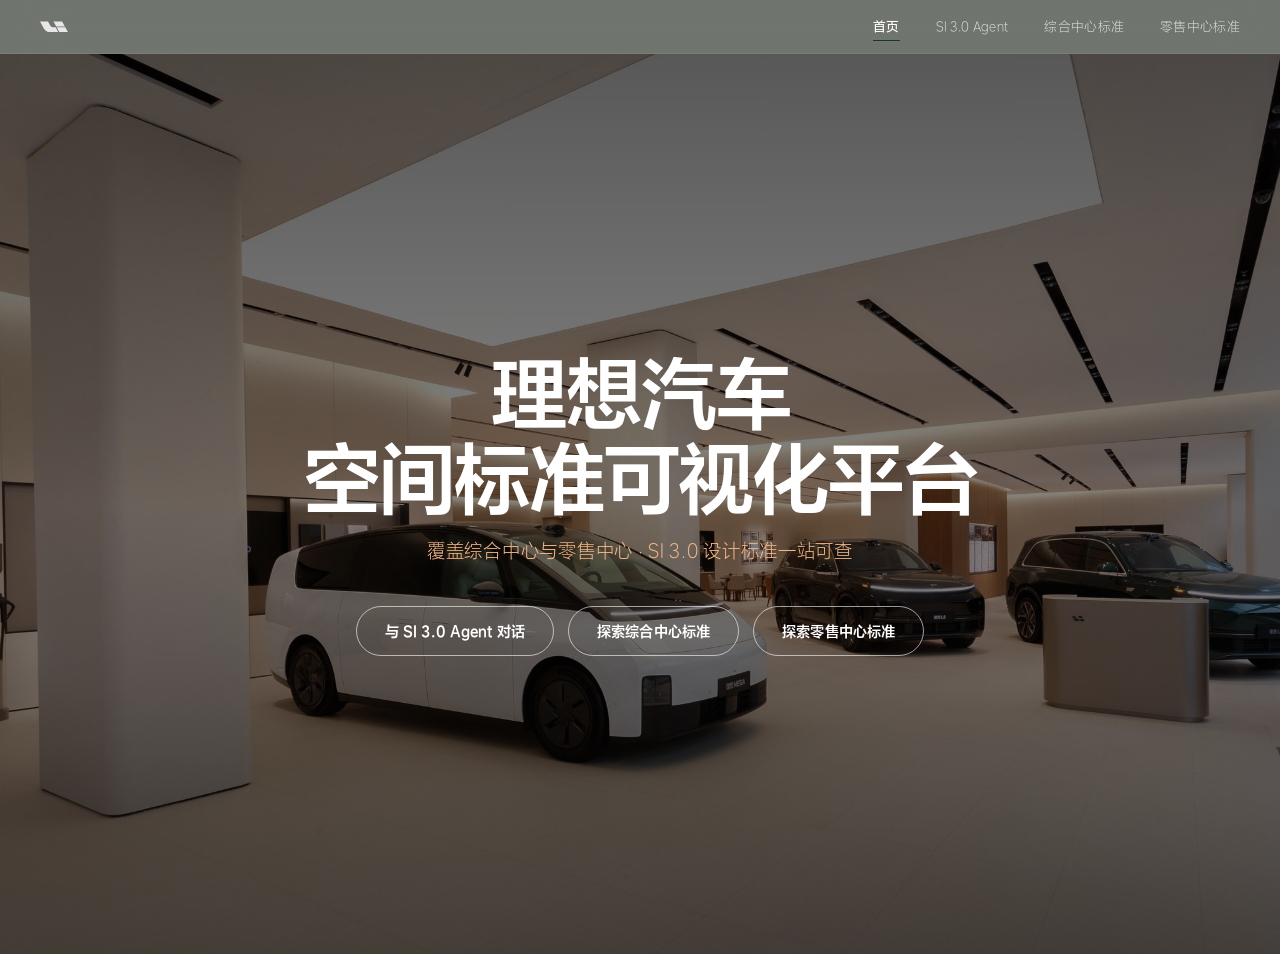
==== commit 0711c51c: "0514全景图" ====
--- a/index.html
+++ b/index.html
@@ -8,6 +8,7 @@
   <link rel="icon" type="image/svg+xml" href="favicon.svg">
   <link rel="stylesheet" href="style.css?v=8">
   <link rel="stylesheet" href="interior.css?v=9">
+  <link rel="preload" as="image" href="assets/home/cover.jpg" fetchpriority="high">
 </head>
 <body>
 
@@ -31,11 +32,11 @@
   <!-- ═══ SECTION 0: 首页 Landing Page ═══ -->
   <section class="section active" id="section-home">
     <div class="home-lp-hero">
-      <img src="assets/home/cover.jpg" class="home-lp-bg" alt="理想汽车综合中心">
+      <img src="assets/home/cover.jpg" class="home-lp-bg" alt="理想汽车综合中心" fetchpriority="high">
       <div class="home-lp-overlay"></div>
       <div class="home-lp-body">
         <h1 class="home-lp-title">理想汽车<br>空间标准可视化平台</h1>
-        <p class="home-lp-subtitle">覆盖综合中心与零售中心 · 外立面及室内空间设计标准一站可查</p>
+        <p class="home-lp-subtitle">覆盖综合中心与零售中心 · SI 3.0 设计标准一站可查</p>
         <div class="home-lp-btns">
           <button id="lpBtnAgent" class="home-lp-btn home-lp-btn-outline">与 SI 3.0 Agent 对话</button>
           <button id="lpBtnIntegrated" class="home-lp-btn home-lp-btn-outline">探索综合中心标准</button>
@@ -117,19 +118,19 @@
   <section class="section" id="section-integrated">
     <div class="split-hero">
       <div class="split-panel" id="splitIntFacade">
-        <img class="split-panel-bg" src="assets/标准封面图/综合中心外立面.jpg" alt="理想汽车综合中心外立面标准封面">
+        <img class="split-panel-bg" src="assets/标准封面图/综合中心外立面.jpg" alt="理想汽车综合中心外立面标准封面" loading="lazy">
         <div class="split-panel-overlay"></div>
         <div class="split-panel-content">
-          <div class="split-panel-title">外立面标准</div>
+          <div class="split-panel-title">综合中心外立面标准</div>
           <div class="split-panel-desc">交互式建筑立面 · 标识 / 灯光 / 横楣 / 幕墙 / 门斗</div>
           <div class="split-panel-cta">进入 →</div>
         </div>
       </div>
       <div class="split-panel" id="splitIntInterior">
-        <img class="split-panel-bg" src="assets/标准封面图/综合中心室内.jpg" alt="理想汽车综合中心室内标准封面">
+        <img class="split-panel-bg" src="assets/标准封面图/综合中心室内.jpg" alt="理想汽车综合中心室内标准封面" loading="lazy">
         <div class="split-panel-overlay"></div>
         <div class="split-panel-content">
-          <div class="split-panel-title">室内标准</div>
+          <div class="split-panel-title">综合中心室内标准</div>
           <div class="split-panel-desc">交互式室内标准 · 空间 / 材料 / 设计</div>
           <div class="split-panel-cta">进入 →</div>
         </div>
@@ -143,7 +144,7 @@
     <!-- Hero -->
     <div class="hero-wrap">
       <div class="hero-container">
-        <img src="assets/facade.jpg" alt="理想汽车综合中心外立面" class="facade-img" draggable="false">
+        <img src="assets/facade.jpg" alt="理想汽车综合中心外立面" class="facade-img" draggable="false" loading="lazy">
 
         <!-- Click zones — recalibrated v3 from facade.jpg pixel analysis (4000×2000, building starts y=40%) -->
         <div class="hotspot-zones">
@@ -248,9 +249,9 @@
         </div>
         <div class="overview-right">
           <div class="photo-grid">
-            <div class="photo-cell"><img src="assets/overview/photo1.jpg" alt="横楣波浪板立面"></div>
-            <div class="photo-cell"><img src="assets/overview/photo2.jpg" alt="幕墙通透立面"></div>
-            <div class="photo-cell"><img src="assets/overview/photo3.jpg" alt="铝板幕墙立面"></div>
+            <div class="photo-cell"><img src="assets/overview/photo1.jpg" alt="横楣波浪板立面" loading="lazy"></div>
+            <div class="photo-cell"><img src="assets/overview/photo2.jpg" alt="幕墙通透立面" loading="lazy"></div>
+            <div class="photo-cell"><img src="assets/overview/photo3.jpg" alt="铝板幕墙立面" loading="lazy"></div>
           </div>
         </div>
       </div>
@@ -271,17 +272,17 @@
             <div class="material-col">
               <div class="mcol-head">标识</div>
               <div class="mcard required">
-                <div class="mswatch"><img src="assets/overview/biaoshi-swatch-1.jpg" alt="一级标识"></div>
+                <div class="mswatch"><img src="assets/overview/biaoshi-swatch-1.jpg" alt="一级标识" loading="lazy"></div>
                 <div class="mname">一级标识</div>
                 <div class="mspec">颜色：LED灯（正发光）<br>材料：5mm 乳白色亚克力<br>色温：6500K</div>
               </div>
               <div class="mcard required">
-                <div class="mswatch"><img src="assets/overview/biaoshi-swatch-2.jpg" alt="二级标识"></div>
+                <div class="mswatch"><img src="assets/overview/biaoshi-swatch-2.jpg" alt="二级标识" loading="lazy"></div>
                 <div class="mname">二级标识</div>
                 <div class="mspec">颜色：LED灯（正发光）<br>材料：5mm 乳白色亚克力<br>色温：6500K</div>
               </div>
               <div class="mcard optional">
-                <div class="mswatch"><img src="assets/overview/biaoshi-swatch-3.jpg" alt="三级标识"></div>
+                <div class="mswatch"><img src="assets/overview/biaoshi-swatch-3.jpg" alt="三级标识" loading="lazy"></div>
                 <div class="mname">三级标识</div>
                 <div class="mspec">颜色：LED灯（正发光）<br>材料：5mm 乳白色亚克力<br>色温：6500K</div>
               </div>
@@ -291,17 +292,17 @@
             <div class="material-col">
               <div class="mcol-head">门楣</div>
               <div class="mcard required">
-                <div class="mswatch"><img src="assets/overview/hengmei-swatch-1.jpg" alt="波浪板"></div>
+                <div class="mswatch"><img src="assets/overview/hengmei-swatch-1.jpg" alt="波浪板" loading="lazy"></div>
                 <div class="mname">波浪板</div>
                 <div class="mspec">规格：直径70mm<br>颜色：鼠灰-JX816<br>吉祥铝塑板色卡</div>
               </div>
               <div class="mcard required">
-                <div class="mswatch"><img src="assets/overview/hengmei-swatch-2.jpg" alt="铝塑板/铝单板"></div>
+                <div class="mswatch"><img src="assets/overview/hengmei-swatch-2.jpg" alt="铝塑板/铝单板" loading="lazy"></div>
                 <div class="mname">铝塑板 / 铝单板</div>
                 <div class="mspec">颜色：珠珠灰-JX815<br>（吉祥铝塑板色卡）</div>
               </div>
               <div class="mcard required">
-                <div class="mswatch"><img src="assets/overview/hengmei-swatch-3.jpg" alt="洗墙灯"></div>
+                <div class="mswatch"><img src="assets/overview/hengmei-swatch-3.jpg" alt="洗墙灯" loading="lazy"></div>
                 <div class="mname">洗墙灯</div>
                 <div class="mspec">材料：LED 线条灯（待定）<br>色温：5500K</div>
               </div>
@@ -311,12 +312,12 @@
             <div class="material-col">
               <div class="mcol-head">幕墙</div>
               <div class="mcard required">
-                <div class="mswatch"><img src="assets/overview/muqiang-swatch-1.jpg" alt="铝塑板/铝单板"></div>
+                <div class="mswatch"><img src="assets/overview/muqiang-swatch-1.jpg" alt="铝塑板/铝单板" loading="lazy"></div>
                 <div class="mname">铝塑板 / 铝单板</div>
                 <div class="mspec">颜色：珠珠灰-JX815<br>（吉祥铝塑板色卡）</div>
               </div>
               <div class="mcard required">
-                <div class="mswatch"><img src="assets/overview/muqiang-swatch-2.jpg" alt="透明玻璃"></div>
+                <div class="mswatch"><img src="assets/overview/muqiang-swatch-2.jpg" alt="透明玻璃" loading="lazy"></div>
                 <div class="mname">透明玻璃</div>
                 <div class="mspec">材料：双层钢化玻璃（夹胶或中空）<br>颜色：超白 / 普白<br>透光率75%以上</div>
               </div>
@@ -337,21 +338,27 @@
   <!-- ═══ SECTION 3: 室内标准 ═══ -->
   <section class="section" id="section-interior">
 
-    <!-- ① 虚拟漫游 Hero -->
+    <!-- ① 360° 虚拟漫游 Hero -->
     <div class="int-hero" id="int-heroSection">
-      <div class="int-hero-pan-wrap" id="int-heroPanWrap">
-        <img class="int-hero-img" id="int-heroImg" src="assets/interior/展厅全景图.webp" alt="理想汽车门店全景效果图">
-        <!-- hotspots injected by JS -->
-      </div>
       <div class="int-hero-scene-overlay" id="int-heroSceneOverlay"></div>
       <div class="int-hero-pan-hint" id="int-heroPanHint">
-        <span class="int-hero-pan-text">移动探索空间</span>
-        <div class="int-hero-pan-arrows">&#8592;&nbsp;&nbsp;&nbsp;&#8594;</div>
-      </div>
-    </div>
-    <div class="int-hero-bottom">
-      <h2 class="int-hero-bottom-title">交互式室内标准</h2>
-      <p class="int-hero-bottom-sub">向下滑动查看设计总览</p>
+        <span class="int-hero-pan-text">拖拽探索 360° 空间</span>
+        <div class="int-hero-pan-arrows">
+          <svg width="36" height="36" viewBox="0 0 36 36" fill="none" stroke="rgba(255,255,255,.6)" stroke-width="1.4" stroke-linecap="round" stroke-linejoin="round">
+            <path d="M18 4 L18 8M18 28 L18 32M4 18 L8 18M28 18 L32 18"/>
+            <path d="M18 4 L15 7M18 4 L21 7M18 32 L15 29M18 32 L21 29M4 18 L7 15M4 18 L7 21M32 18 L29 15M32 18 L29 21"/>
+            <circle cx="18" cy="18" r="6" stroke-dasharray="3 2"/>
+          </svg>
+        </div>
+      </div>
+    </div>
+    <div class="hero-text">
+      <h1 class="hero-title">交互式室内标准</h1>
+      <p class="hero-sub">点击热点查看室内设计标准细节</p>
+      <div class="scroll-hint">
+        <svg width="16" height="20" viewBox="0 0 16 20" fill="none"><rect x="5.5" y="0.5" width="5" height="9" rx="2.5" stroke="#999" stroke-width="1"/><circle cx="8" cy="4" r="1.5" fill="#999"/><path d="M4 13l4 4 4-4" stroke="#999" stroke-width="1.2"/></svg>
+        向下滑动查看设计总览
+      </div>
     </div>
 
     <!-- ② 设计原则介绍 -->
@@ -399,18 +406,18 @@
   <section class="section" id="section-retail">
     <div class="split-hero">
       <div class="split-panel split-panel--disabled">
-        <img src="assets/标准封面图/零售中心外立面..jpg" class="split-panel-bg" alt="理想汽车零售中心外立面标准封面">
+        <img src="assets/标准封面图/零售中心外立面..jpg" class="split-panel-bg" alt="理想汽车零售中心外立面标准封面" loading="lazy">
         <div class="split-panel-overlay"></div>
         <div class="split-panel-content">
-          <div class="split-panel-title">外立面标准</div>
+          <div class="split-panel-title">零售中心外立面标准</div>
           <div class="split-panel-desc">零售中心外立面设计规范</div>
         </div>
       </div>
       <div class="split-panel split-panel--disabled">
-        <img src="assets/标准封面图/零售中心室内.jpg" class="split-panel-bg" alt="理想汽车零售中心室内标准封面">
+        <img src="assets/标准封面图/零售中心室内.jpg" class="split-panel-bg" alt="理想汽车零售中心室内标准封面" loading="lazy">
         <div class="split-panel-overlay"></div>
         <div class="split-panel-content">
-          <div class="split-panel-title">室内标准</div>
+          <div class="split-panel-title">零售中心室内标准</div>
           <div class="split-panel-desc">零售中心室内设计规范</div>
         </div>
       </div>
@@ -430,7 +437,8 @@
 
   <div id="globalToast" class="global-toast"></div>
 
-  <script src="data.js"></script>
-  <script src="main.js"></script>
+  <script src="three.min.js" defer></script>
+  <script src="data.js" defer></script>
+  <script src="main.js" defer></script>
 </body>
 </html>
--- a/interior.css
+++ b/interior.css
@@ -18,36 +18,12 @@
 #section-interior [data-delay="3"] { transition-delay: .45s }
 #section-interior [data-delay="4"] { transition-delay: .6s }
 
-/* ── INTERIOR HERO (Virtual Tour) ── */
+/* ── INTERIOR HERO (360° Virtual Tour) ── */
 .int-hero {
   position: relative;
   overflow: hidden;
-  background: #fff;
-  height: calc(100vh - var(--nav-h));
+  height: 85vh;
   cursor: grab;
-}
-.int-hero-pan-wrap {
-  position: absolute;
-  top: 0;
-  left: 50%;
-  transform: translateX(-50%);
-  width: max-content;
-  will-change: transform;
-  cursor: grab;
-}
-/* Override global img rule for hero image */
-#section-interior .int-hero-pan-wrap .int-hero-img {
-  display: block;
-  height: 85vh;
-  width: auto;
-  pointer-events: none;
-  user-select: none;
-  object-fit: unset;
-}
-.int-hero-overlay { display: none }
-.int-hero-bottom {
-  text-align: center;
-  padding: 32px 40px 14px;
 }
 /* ── HOTSPOTS ── */
 .int-hero-hotspot {
@@ -97,6 +73,27 @@
   70%  { transform: translate(-50%,-50%) scale(1.6); opacity: 0 }
   100% { transform: translate(-50%,-50%) scale(1.6); opacity: 0 }
 }
+/* ── ARROW HOTSPOTS ── */
+.int-hero-arrow {
+  position: absolute;
+  cursor: pointer;
+  z-index: 5;
+  pointer-events: all;
+  perspective: 500px;
+}
+.int-hero-arrow-img {
+  display: block;
+  width: 80px;
+  height: auto;
+  transform: rotateX(35deg);
+  transform-origin: center bottom;
+  opacity: 0.4;
+  pointer-events: none;
+  filter: brightness(0) invert(1);
+}
+.int-hero-arrow-img.arrow2 { transform: rotateX(35deg); }
+.int-hero-arrow-img.arrow3 { transform: rotateX(35deg) rotate(95deg); }
+.int-hero-arrow:hover .int-hero-arrow-img { opacity: 0.7; }
 /* ── SCENE OVERLAY ── */
 .int-hero-scene-overlay {
   position: absolute;
@@ -114,9 +111,9 @@
 /* ── PAN HINT ── */
 .int-hero-pan-hint {
   position: absolute;
-  top: 70%;
-  left: 48.5%;
-  transform: translate(-50%,-50%);
+  top: 85%;
+  left: 50%;
+  transform: translate(-50%, -50%);
   z-index: 3;
   display: flex;
   flex-direction: column;
@@ -125,7 +122,7 @@
   pointer-events: none;
   transition: opacity 1s ease;
 }
-.int-hero-pan-hint.fade-out { opacity: 0 }
+.int-hero-pan-hint.fade-out { opacity: 0; }
 .int-hero-pan-text {
   font-size: 11px;
   font-weight: 600;
@@ -136,29 +133,7 @@
 .int-hero-pan-arrows {
   display: flex;
   align-items: center;
-  gap: 14px;
   color: rgba(255,255,255,.5);
-  font-size: 14px;
-  animation: intPanPulse 2s ease-in-out infinite;
-}
-@keyframes intPanPulse {
-  0%, 100% { gap: 14px; opacity: .5 }
-  50%       { gap: 22px; opacity: .85 }
-}
-/* ── HERO BOTTOM TEXT ── */
-.int-hero-bottom-title {
-  font-size: clamp(22px, 2.8vw, 34px);
-  font-weight: 700;
-  letter-spacing: -.03em;
-  color: #0a0a0a;
-  margin: 0 0 8px;
-}
-.int-hero-bottom-sub {
-  font-size: 13px;
-  font-weight: 400;
-  color: #888;
-  letter-spacing: .06em;
-  margin: 0;
 }
 
 /* ── LAYOUT ── */
